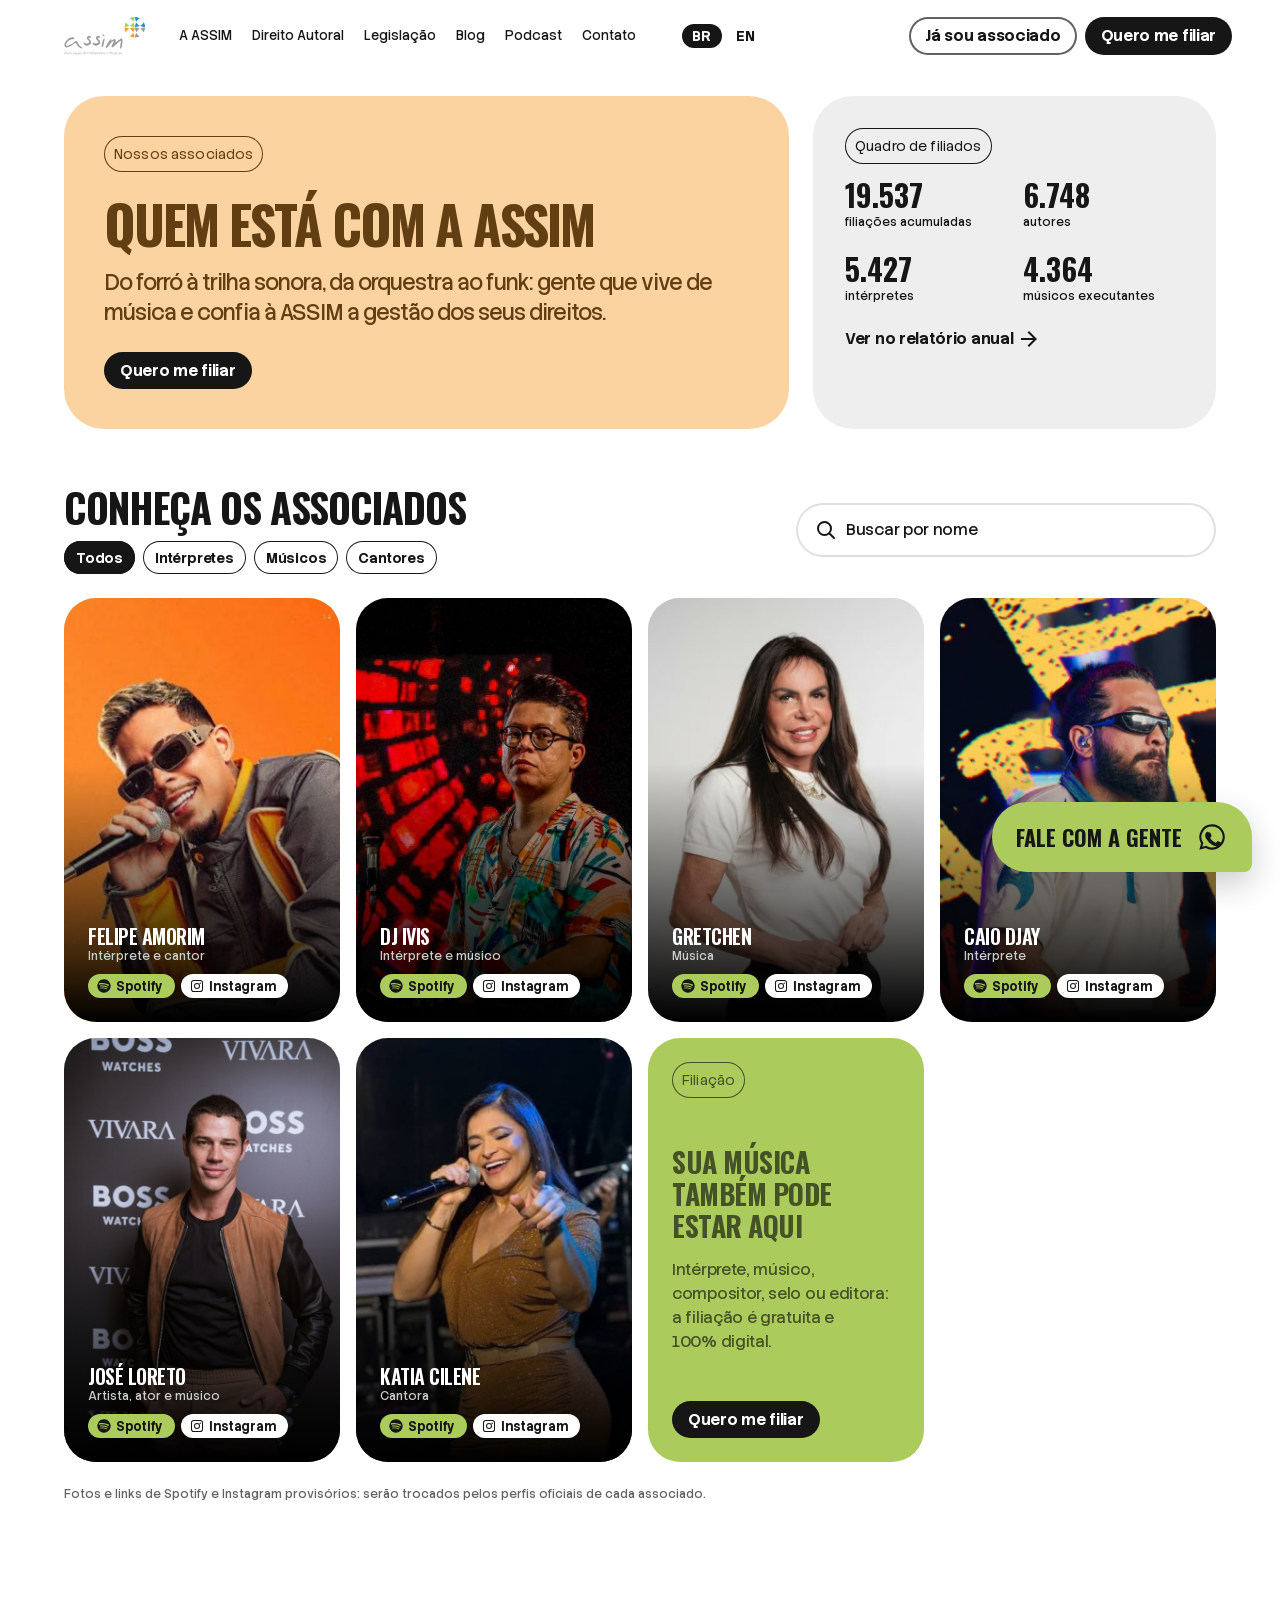
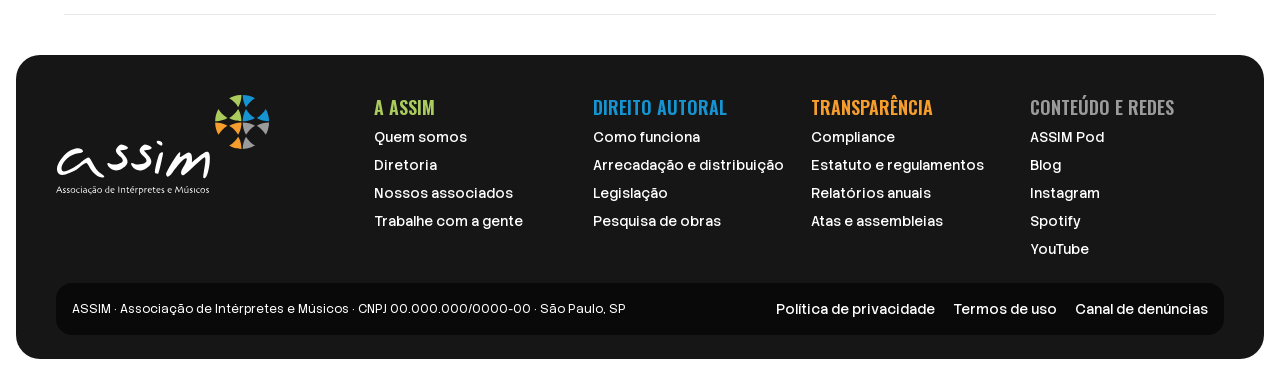
==== associados.html @ 0bc1d836 "Novas páginas (associados, legislação, direito autoral, contato, relatório anual), menu responsivo, " ====
<!doctype html>
<html lang="pt-BR">
<head>
<meta charset="utf-8">
<meta name="viewport" content="width=device-width, initial-scale=1">
<title>Nossos associados · ASSIM</title>
<meta name="description" content="Conheça artistas, músicos e intérpretes que estão com a ASSIM.">
<link rel="preload" href="assets/fonts/Oswald-latin-400-700.woff2" as="font" type="font/woff2" crossorigin>
<link rel="preload" href="assets/fonts/StackSansText-latin-200-700.woff2" as="font" type="font/woff2" crossorigin>
<link rel="stylesheet" href="assets/css/assim.css">
</head>
<body class="as-root">
<a class="skip as-btn as-btn--dark" href="#conteudo">Ir para o conteúdo</a>
<div class="frame">
<header class="as-header site-header" data-hdr data-menu="closed">
  <div class="as-header__group" data-hdr-left>
    <div class="as-header__brand" data-hdr-brand>
      <a href="index.html" aria-label="ASSIM, página inicial"><img src="assets/img/logo-assim.svg" alt="ASSIM" width="81" height="38"></a>
      <nav class="as-nav" data-hdr-nav aria-label="Principal"><a href="#">A ASSIM</a><a href="direito-autoral.html">Direito Autoral</a><a href="legislacao.html">Legislação</a><a href="blog.html">Blog</a><a href="https://www.youtube.com/@assimpod" target="_blank" rel="noopener">Podcast</a><a href="contato.html">Contato</a></nav>
    </div>
    <div class="as-toggle" data-lang="pt" data-hdr-lang>
      <div class="as-toggle__track"><span class="as-toggle__pill"></span><button type="button" data-lang="pt" aria-pressed="true">BR</button><button type="button" data-lang="en" aria-pressed="false">EN</button></div>
    </div>
  </div>
  <div class="as-header__actions" data-hdr-cta>
    <a class="as-btn as-btn--outline" href="painel.html">Já sou associado</a>
    <button type="button" class="as-btn as-btn--dark" data-open-filiacao>Quero me filiar</button>
  </div>
  <button type="button" data-hdr-burger aria-expanded="false" aria-label="Abrir menu"><svg data-i="open" width="24" height="24" viewBox="0 0 24 24" fill="currentColor" aria-hidden="true"><path d="M3 6h18v2H3zM3 11h18v2H3zM3 16h18v2H3z"></path></svg><svg data-i="close" width="24" height="24" viewBox="0 0 24 24" fill="currentColor" aria-hidden="true"><path d="M19 6.4 17.6 5 12 10.6 6.4 5 5 6.4 10.6 12 5 17.6 6.4 19 12 13.4 17.6 19 19 17.6 13.4 12z"></path></svg></button>
</header>
<main id="conteudo">

<section class="wrap hero">
  <div class="hero__card on-orange-soft">
    <span class="as-chip as-chip--eyebrow">Nossos associados</span>
    <div class="stack"><h1 class="h1">Quem está com a ASSIM</h1>
      <p class="lead">Do forró à trilha sonora, da orquestra ao funk: gente que vive de música e confia à ASSIM a gestão dos seus direitos.</p></div>
    <button type="button" class="as-btn as-btn--dark" data-open-filiacao>Quero me filiar</button>
  </div>
  <div class="hero__side on-sunken">
    <span class="as-chip as-chip--eyebrow" style="align-self:flex-start">Quadro de filiados</span>
    <div class="as-stats "><div class="as-stat"><b>19.537</b><span>filiações acumuladas</span></div><div class="as-stat"><b>6.748</b><span>autores</span></div><div class="as-stat"><b>5.427</b><span>intérpretes</span></div><div class="as-stat"><b>4.364</b><span>músicos executantes</span></div></div>
    <a class="as-btn as-btn--ghost" href="relatorio-anual.html#filiados">Ver no relatório anual<svg class="arrow" viewBox="0 0 24 24" fill="currentColor" aria-hidden="true"><path d="M 12.175 9 L 0 9 L 0 7 L 12.175 7 L 6.575 1.4 L 8 0 L 16 8 L 8 16 L 6.575 14.6 L 12.175 9 Z" transform="translate(4 4)"/></svg></a>
  </div>
</section>

<section class="section" data-filterable>
  <div class="wrap stack-6">
    <div class="toolbar">
      <div class="stack" style="gap:12px"><h2 class="h2">Conheça os associados</h2><div class="chips" role="group" aria-label="Filtrar por atuação"><button type="button" class="as-chip" data-filter="todos" aria-pressed="true">Todos</button><button type="button" class="as-chip" data-filter="interprete" aria-pressed="false">Intérpretes</button><button type="button" class="as-chip" data-filter="musico" aria-pressed="false">Músicos</button><button type="button" class="as-chip" data-filter="cantor" aria-pressed="false">Cantores</button></div></div>
      <label class="as-search"><svg width="20" height="20" viewBox="0 0 20 20" fill="none" aria-hidden="true"><circle cx="8.5" cy="8.5" r="6.5" stroke="currentColor" stroke-width="2"/><path d="M13.5 13.5 18 18" stroke="currentColor" stroke-width="2" stroke-linecap="round"/></svg>
        <input type="search" data-search placeholder="Buscar por nome" aria-label="Buscar associado por nome"></label>
    </div>
    <div class="artists"><article class="as-artist" data-item data-tags="interprete cantor" data-text="Felipe Amorim Intérprete e cantor" data-reveal>
  <img class="as-artist__photo" src="assets/img/artistas/felipe-amorim.jpg" alt="" loading="lazy">
  <div class="as-artist__text"><h3 class="as-artist__name" style="margin:0">Felipe Amorim</h3><span class="as-artist__role">Intérprete e cantor</span></div>
  <div class="as-artist__links">
    <a href="https://open.spotify.com/search/Felipe%20Amorim" target="_blank" rel="noopener" style="background:var(--green-500)" aria-label="Felipe Amorim no Spotify"><svg viewBox="0 0 24 24" fill="currentColor" aria-hidden="true"><path transform="translate(2 2)" d="M10.4 0C4.9-.2.2 4.1 0 9.6c-.2 5.5 4.1 10.2 9.6 10.4 5.5.2 10.2-4.1 10.4-9.6C20.2 4.9 15.9.2 10.4 0Zm4.2 14.7a.6.6 0 0 1-.8.2 13.3 13.3 0 0 0-8.8-1.2.6.6 0 1 1-.3-1.2 14.5 14.5 0 0 1 9.7 1.4c.3.2.4.5.2.8Zm1.3-2.7a.8.8 0 0 1-1 .3 15.8 15.8 0 0 0-10.2-1.4.8.8 0 0 1-.3-1.5 17.3 17.3 0 0 1 11.2 1.6c.4.2.5.7.3 1Zm1.5-2.9a1 1 0 0 1-1.3.4 19.5 19.5 0 0 0-12.6-1.7 1 1 0 1 1-.4-1.9 21.4 21.4 0 0 1 13.9 2 1 1 0 0 1 .4 1.2Z"/></svg>Spotify</a>
    <a href="https://www.instagram.com/explore/search/keyword/?q=Felipe%20Amorim" target="_blank" rel="noopener" style="background:var(--white)" aria-label="Felipe Amorim no Instagram"><svg viewBox="0 0 24 24" fill="currentColor" aria-hidden="true"><path d="M7.2 3h9.6A4.2 4.2 0 0 1 21 7.2v9.6a4.2 4.2 0 0 1-4.2 4.2H7.2A4.2 4.2 0 0 1 3 16.8V7.2A4.2 4.2 0 0 1 7.2 3Zm0 1.5a2.7 2.7 0 0 0-2.7 2.7v9.6a2.7 2.7 0 0 0 2.7 2.7h9.6a2.7 2.7 0 0 0 2.7-2.7V7.2a2.7 2.7 0 0 0-2.7-2.7H7.2ZM12 7.5a4.5 4.5 0 1 1 0 9 4.5 4.5 0 0 1 0-9Zm0 1.5a3 3 0 1 0 0 6 3 3 0 0 0 0-6Zm4.8-2.3a1.1 1.1 0 1 1 0 2.2 1.1 1.1 0 0 1 0-2.2Z"/></svg>Instagram</a>
  </div>
</article><article class="as-artist" data-item data-tags="interprete musico" data-text="DJ Ivis Intérprete e músico" data-reveal>
  <img class="as-artist__photo" src="assets/img/artistas/dj-ivis.jpg" alt="" loading="lazy">
  <div class="as-artist__text"><h3 class="as-artist__name" style="margin:0">DJ Ivis</h3><span class="as-artist__role">Intérprete e músico</span></div>
  <div class="as-artist__links">
    <a href="https://open.spotify.com/search/DJ%20Ivis" target="_blank" rel="noopener" style="background:var(--green-500)" aria-label="DJ Ivis no Spotify"><svg viewBox="0 0 24 24" fill="currentColor" aria-hidden="true"><path transform="translate(2 2)" d="M10.4 0C4.9-.2.2 4.1 0 9.6c-.2 5.5 4.1 10.2 9.6 10.4 5.5.2 10.2-4.1 10.4-9.6C20.2 4.9 15.9.2 10.4 0Zm4.2 14.7a.6.6 0 0 1-.8.2 13.3 13.3 0 0 0-8.8-1.2.6.6 0 1 1-.3-1.2 14.5 14.5 0 0 1 9.7 1.4c.3.2.4.5.2.8Zm1.3-2.7a.8.8 0 0 1-1 .3 15.8 15.8 0 0 0-10.2-1.4.8.8 0 0 1-.3-1.5 17.3 17.3 0 0 1 11.2 1.6c.4.2.5.7.3 1Zm1.5-2.9a1 1 0 0 1-1.3.4 19.5 19.5 0 0 0-12.6-1.7 1 1 0 1 1-.4-1.9 21.4 21.4 0 0 1 13.9 2 1 1 0 0 1 .4 1.2Z"/></svg>Spotify</a>
    <a href="https://www.instagram.com/explore/search/keyword/?q=DJ%20Ivis" target="_blank" rel="noopener" style="background:var(--white)" aria-label="DJ Ivis no Instagram"><svg viewBox="0 0 24 24" fill="currentColor" aria-hidden="true"><path d="M7.2 3h9.6A4.2 4.2 0 0 1 21 7.2v9.6a4.2 4.2 0 0 1-4.2 4.2H7.2A4.2 4.2 0 0 1 3 16.8V7.2A4.2 4.2 0 0 1 7.2 3Zm0 1.5a2.7 2.7 0 0 0-2.7 2.7v9.6a2.7 2.7 0 0 0 2.7 2.7h9.6a2.7 2.7 0 0 0 2.7-2.7V7.2a2.7 2.7 0 0 0-2.7-2.7H7.2ZM12 7.5a4.5 4.5 0 1 1 0 9 4.5 4.5 0 0 1 0-9Zm0 1.5a3 3 0 1 0 0 6 3 3 0 0 0 0-6Zm4.8-2.3a1.1 1.1 0 1 1 0 2.2 1.1 1.1 0 0 1 0-2.2Z"/></svg>Instagram</a>
  </div>
</article><article class="as-artist" data-item data-tags="musico" data-text="Gretchen Música" data-reveal>
  <img class="as-artist__photo" src="assets/img/artistas/gretchen.jpg" alt="" loading="lazy">
  <div class="as-artist__text"><h3 class="as-artist__name" style="margin:0">Gretchen</h3><span class="as-artist__role">Música</span></div>
  <div class="as-artist__links">
    <a href="https://open.spotify.com/search/Gretchen" target="_blank" rel="noopener" style="background:var(--green-500)" aria-label="Gretchen no Spotify"><svg viewBox="0 0 24 24" fill="currentColor" aria-hidden="true"><path transform="translate(2 2)" d="M10.4 0C4.9-.2.2 4.1 0 9.6c-.2 5.5 4.1 10.2 9.6 10.4 5.5.2 10.2-4.1 10.4-9.6C20.2 4.9 15.9.2 10.4 0Zm4.2 14.7a.6.6 0 0 1-.8.2 13.3 13.3 0 0 0-8.8-1.2.6.6 0 1 1-.3-1.2 14.5 14.5 0 0 1 9.7 1.4c.3.2.4.5.2.8Zm1.3-2.7a.8.8 0 0 1-1 .3 15.8 15.8 0 0 0-10.2-1.4.8.8 0 0 1-.3-1.5 17.3 17.3 0 0 1 11.2 1.6c.4.2.5.7.3 1Zm1.5-2.9a1 1 0 0 1-1.3.4 19.5 19.5 0 0 0-12.6-1.7 1 1 0 1 1-.4-1.9 21.4 21.4 0 0 1 13.9 2 1 1 0 0 1 .4 1.2Z"/></svg>Spotify</a>
    <a href="https://www.instagram.com/explore/search/keyword/?q=Gretchen" target="_blank" rel="noopener" style="background:var(--white)" aria-label="Gretchen no Instagram"><svg viewBox="0 0 24 24" fill="currentColor" aria-hidden="true"><path d="M7.2 3h9.6A4.2 4.2 0 0 1 21 7.2v9.6a4.2 4.2 0 0 1-4.2 4.2H7.2A4.2 4.2 0 0 1 3 16.8V7.2A4.2 4.2 0 0 1 7.2 3Zm0 1.5a2.7 2.7 0 0 0-2.7 2.7v9.6a2.7 2.7 0 0 0 2.7 2.7h9.6a2.7 2.7 0 0 0 2.7-2.7V7.2a2.7 2.7 0 0 0-2.7-2.7H7.2ZM12 7.5a4.5 4.5 0 1 1 0 9 4.5 4.5 0 0 1 0-9Zm0 1.5a3 3 0 1 0 0 6 3 3 0 0 0 0-6Zm4.8-2.3a1.1 1.1 0 1 1 0 2.2 1.1 1.1 0 0 1 0-2.2Z"/></svg>Instagram</a>
  </div>
</article><article class="as-artist" data-item data-tags="interprete" data-text="Caio Djay Intérprete" data-reveal>
  <img class="as-artist__photo" src="assets/img/artistas/caio-djay.jpg" alt="" loading="lazy">
  <div class="as-artist__text"><h3 class="as-artist__name" style="margin:0">Caio Djay</h3><span class="as-artist__role">Intérprete</span></div>
  <div class="as-artist__links">
    <a href="https://open.spotify.com/search/Caio%20Djay" target="_blank" rel="noopener" style="background:var(--green-500)" aria-label="Caio Djay no Spotify"><svg viewBox="0 0 24 24" fill="currentColor" aria-hidden="true"><path transform="translate(2 2)" d="M10.4 0C4.9-.2.2 4.1 0 9.6c-.2 5.5 4.1 10.2 9.6 10.4 5.5.2 10.2-4.1 10.4-9.6C20.2 4.9 15.9.2 10.4 0Zm4.2 14.7a.6.6 0 0 1-.8.2 13.3 13.3 0 0 0-8.8-1.2.6.6 0 1 1-.3-1.2 14.5 14.5 0 0 1 9.7 1.4c.3.2.4.5.2.8Zm1.3-2.7a.8.8 0 0 1-1 .3 15.8 15.8 0 0 0-10.2-1.4.8.8 0 0 1-.3-1.5 17.3 17.3 0 0 1 11.2 1.6c.4.2.5.7.3 1Zm1.5-2.9a1 1 0 0 1-1.3.4 19.5 19.5 0 0 0-12.6-1.7 1 1 0 1 1-.4-1.9 21.4 21.4 0 0 1 13.9 2 1 1 0 0 1 .4 1.2Z"/></svg>Spotify</a>
    <a href="https://www.instagram.com/explore/search/keyword/?q=Caio%20Djay" target="_blank" rel="noopener" style="background:var(--white)" aria-label="Caio Djay no Instagram"><svg viewBox="0 0 24 24" fill="currentColor" aria-hidden="true"><path d="M7.2 3h9.6A4.2 4.2 0 0 1 21 7.2v9.6a4.2 4.2 0 0 1-4.2 4.2H7.2A4.2 4.2 0 0 1 3 16.8V7.2A4.2 4.2 0 0 1 7.2 3Zm0 1.5a2.7 2.7 0 0 0-2.7 2.7v9.6a2.7 2.7 0 0 0 2.7 2.7h9.6a2.7 2.7 0 0 0 2.7-2.7V7.2a2.7 2.7 0 0 0-2.7-2.7H7.2ZM12 7.5a4.5 4.5 0 1 1 0 9 4.5 4.5 0 0 1 0-9Zm0 1.5a3 3 0 1 0 0 6 3 3 0 0 0 0-6Zm4.8-2.3a1.1 1.1 0 1 1 0 2.2 1.1 1.1 0 0 1 0-2.2Z"/></svg>Instagram</a>
  </div>
</article><article class="as-artist" data-item data-tags="musico" data-text="José Loreto Artista, ator e músico" data-reveal>
  <img class="as-artist__photo" src="assets/img/artistas/jose-loreto.jpg" alt="" loading="lazy">
  <div class="as-artist__text"><h3 class="as-artist__name" style="margin:0">José Loreto</h3><span class="as-artist__role">Artista, ator e músico</span></div>
  <div class="as-artist__links">
    <a href="https://open.spotify.com/search/Jos%C3%A9%20Loreto" target="_blank" rel="noopener" style="background:var(--green-500)" aria-label="José Loreto no Spotify"><svg viewBox="0 0 24 24" fill="currentColor" aria-hidden="true"><path transform="translate(2 2)" d="M10.4 0C4.9-.2.2 4.1 0 9.6c-.2 5.5 4.1 10.2 9.6 10.4 5.5.2 10.2-4.1 10.4-9.6C20.2 4.9 15.9.2 10.4 0Zm4.2 14.7a.6.6 0 0 1-.8.2 13.3 13.3 0 0 0-8.8-1.2.6.6 0 1 1-.3-1.2 14.5 14.5 0 0 1 9.7 1.4c.3.2.4.5.2.8Zm1.3-2.7a.8.8 0 0 1-1 .3 15.8 15.8 0 0 0-10.2-1.4.8.8 0 0 1-.3-1.5 17.3 17.3 0 0 1 11.2 1.6c.4.2.5.7.3 1Zm1.5-2.9a1 1 0 0 1-1.3.4 19.5 19.5 0 0 0-12.6-1.7 1 1 0 1 1-.4-1.9 21.4 21.4 0 0 1 13.9 2 1 1 0 0 1 .4 1.2Z"/></svg>Spotify</a>
    <a href="https://www.instagram.com/explore/search/keyword/?q=Jos%C3%A9%20Loreto" target="_blank" rel="noopener" style="background:var(--white)" aria-label="José Loreto no Instagram"><svg viewBox="0 0 24 24" fill="currentColor" aria-hidden="true"><path d="M7.2 3h9.6A4.2 4.2 0 0 1 21 7.2v9.6a4.2 4.2 0 0 1-4.2 4.2H7.2A4.2 4.2 0 0 1 3 16.8V7.2A4.2 4.2 0 0 1 7.2 3Zm0 1.5a2.7 2.7 0 0 0-2.7 2.7v9.6a2.7 2.7 0 0 0 2.7 2.7h9.6a2.7 2.7 0 0 0 2.7-2.7V7.2a2.7 2.7 0 0 0-2.7-2.7H7.2ZM12 7.5a4.5 4.5 0 1 1 0 9 4.5 4.5 0 0 1 0-9Zm0 1.5a3 3 0 1 0 0 6 3 3 0 0 0 0-6Zm4.8-2.3a1.1 1.1 0 1 1 0 2.2 1.1 1.1 0 0 1 0-2.2Z"/></svg>Instagram</a>
  </div>
</article><article class="as-artist" data-item data-tags="cantor" data-text="Katia Cilene Cantora" data-reveal>
  <img class="as-artist__photo" src="assets/img/artistas/katia-cilene.jpg" alt="" loading="lazy">
  <div class="as-artist__text"><h3 class="as-artist__name" style="margin:0">Katia Cilene</h3><span class="as-artist__role">Cantora</span></div>
  <div class="as-artist__links">
    <a href="https://open.spotify.com/search/Katia%20Cilene" target="_blank" rel="noopener" style="background:var(--green-500)" aria-label="Katia Cilene no Spotify"><svg viewBox="0 0 24 24" fill="currentColor" aria-hidden="true"><path transform="translate(2 2)" d="M10.4 0C4.9-.2.2 4.1 0 9.6c-.2 5.5 4.1 10.2 9.6 10.4 5.5.2 10.2-4.1 10.4-9.6C20.2 4.9 15.9.2 10.4 0Zm4.2 14.7a.6.6 0 0 1-.8.2 13.3 13.3 0 0 0-8.8-1.2.6.6 0 1 1-.3-1.2 14.5 14.5 0 0 1 9.7 1.4c.3.2.4.5.2.8Zm1.3-2.7a.8.8 0 0 1-1 .3 15.8 15.8 0 0 0-10.2-1.4.8.8 0 0 1-.3-1.5 17.3 17.3 0 0 1 11.2 1.6c.4.2.5.7.3 1Zm1.5-2.9a1 1 0 0 1-1.3.4 19.5 19.5 0 0 0-12.6-1.7 1 1 0 1 1-.4-1.9 21.4 21.4 0 0 1 13.9 2 1 1 0 0 1 .4 1.2Z"/></svg>Spotify</a>
    <a href="https://www.instagram.com/explore/search/keyword/?q=Katia%20Cilene" target="_blank" rel="noopener" style="background:var(--white)" aria-label="Katia Cilene no Instagram"><svg viewBox="0 0 24 24" fill="currentColor" aria-hidden="true"><path d="M7.2 3h9.6A4.2 4.2 0 0 1 21 7.2v9.6a4.2 4.2 0 0 1-4.2 4.2H7.2A4.2 4.2 0 0 1 3 16.8V7.2A4.2 4.2 0 0 1 7.2 3Zm0 1.5a2.7 2.7 0 0 0-2.7 2.7v9.6a2.7 2.7 0 0 0 2.7 2.7h9.6a2.7 2.7 0 0 0 2.7-2.7V7.2a2.7 2.7 0 0 0-2.7-2.7H7.2ZM12 7.5a4.5 4.5 0 1 1 0 9 4.5 4.5 0 0 1 0-9Zm0 1.5a3 3 0 1 0 0 6 3 3 0 0 0 0-6Zm4.8-2.3a1.1 1.1 0 1 1 0 2.2 1.1 1.1 0 0 1 0-2.2Z"/></svg>Instagram</a>
  </div>
</article><div class="join on-green" data-item data-tags="interprete musico cantor" data-text="" data-reveal>
  <span class="as-chip as-chip--eyebrow" style="align-self:flex-start">Filiação</span>
  <div class="stack"><h3 class="h3">Sua música também pode estar aqui</h3><p class="body">Intérprete, músico, compositor, selo ou editora: a filiação é gratuita e 100% digital.</p></div>
  <button type="button" class="as-btn as-btn--dark" data-open-filiacao style="align-self:flex-start">Quero me filiar</button>
</div></div>
    <p class="empty" data-empty hidden>Nada encontrado para “<span data-term></span>”. Tente outro nome ou fale com a gente pelo WhatsApp.</p>
    <p class="caption">Fotos e links de Spotify e Instagram provisórios: serão trocados pelos perfis oficiais de cada associado.</p>
  </div>
</section>
</main>
<div class="wrap" style="margin-top:var(--space-14)"><div style="height:1px;background:var(--line);margin-bottom:40px"></div></div>
<footer class="as-footer site-footer" data-footer>
  <div class="as-footer__cols">
    <div class="as-footer__logo"><img src="assets/img/logo-assim-white.svg" alt="ASSIM" width="213" height="100"></div>
    <div class="as-footer__col as-footer__col--green"><h4>A ASSIM</h4><a href="#">Quem somos</a><a href="#">Diretoria</a><a href="associados.html">Nossos associados</a><a href="#">Trabalhe com a gente</a></div>
    <div class="as-footer__col as-footer__col--blue"><h4>Direito autoral</h4><a href="direito-autoral.html">Como funciona</a><a href="direito-autoral.html#arrecadacao">Arrecadação e distribuição</a><a href="legislacao.html">Legislação</a><a href="https://www.assim.org.br/ecadnet" target="_blank" rel="noopener">Pesquisa de obras</a></div>
    <div class="as-footer__col as-footer__col--orange"><h4>Transparência</h4><a href="https://www.assim.org.br/compliance" target="_blank" rel="noopener">Compliance</a><a href="https://www.assim.org.br/quemsomos" target="_blank" rel="noopener">Estatuto e regulamentos</a><a href="relatorio-anual.html">Relatórios anuais</a><a href="https://www.assim.org.br/c%C3%B3pia-atas-2021" target="_blank" rel="noopener">Atas e assembleias</a></div>
    <div class="as-footer__col as-footer__col--gray"><h4>Conteúdo e redes</h4><a href="https://www.youtube.com/@assimpod" target="_blank" rel="noopener">ASSIM Pod</a><a href="blog.html">Blog</a><a href="https://www.instagram.com/assimassociacao/" target="_blank" rel="noopener">Instagram</a><a href="#">Spotify</a><a href="https://www.youtube.com/@assimpod" target="_blank" rel="noopener">YouTube</a></div>
  </div>
  <div class="as-footer__bar"><small>ASSIM · Associação de Intérpretes e Músicos · CNPJ 00.000.000/0000-00 · São Paulo, SP</small><div><a href="https://www.assim.org.br/politica-de-privacidade" target="_blank" rel="noopener">Política de privacidade</a><a href="#">Termos de uso</a><a href="#">Canal de denúncias</a></div></div>
</footer>
</div>
<div class="fab-wrap"><a class="as-fab" data-fab href="https://wa.me/5511955703510" target="_blank" rel="noopener" aria-label="Fale com a gente pelo WhatsApp"><b>Fale com a gente</b><svg viewBox="0 0 24 24" fill="currentColor" aria-hidden="true"><path d="M12 2.5a9.5 9.5 0 0 0-8.2 14.3L2.5 21.5l4.8-1.3A9.5 9.5 0 1 0 12 2.5Zm0 1.6a7.9 7.9 0 1 1-4.1 14.6l-.3-.2-2.9.8.8-2.8-.2-.3A7.9 7.9 0 0 1 12 4.1Zm-3.3 4c-.2 0-.5 0-.8.4-.3.3-1 1-1 2.4s1 2.8 1.2 3c.1.2 2 3.2 5 4.4 2.5 1 3 .8 3.5.7.5 0 1.7-.7 2-1.4.2-.7.2-1.3.2-1.4l-.5-.3-1.7-.8c-.3-.1-.4-.2-.6.1l-.8 1c-.2.2-.3.2-.6.1-.3-.2-1.2-.5-2.3-1.4-.8-.8-1.4-1.7-1.6-2-.1-.2 0-.4.2-.5l.4-.5.3-.5v-.5l-.8-1.9c-.2-.5-.4-.4-.5-.4h-.5Z"/></svg></a></div>
<div class="as-scrim" id="filiacao" data-scrim hidden>
  <div class="as-modal" data-modal role="dialog" aria-modal="true" aria-labelledby="filiacao-t">
    <button type="button" class="as-modal__close" data-close aria-label="Fechar">×</button>
    <div class="stack" style="gap:8px">
      <h3 class="as-display as-modal__q" id="filiacao-t">Você vai se filiar como pessoa física ou jurídica?</h3>
      <p class="as-modal__p">Escolha a opção que descreve você. O cadastro é 100% digital.</p>
    </div>
    <div class="as-modal__options" data-modal-grid>
      <a class="as-option as-option--pf" href="https://app.clicksign.com/fluxia/71e7dd4c-f87a-4395-8b1e-d48c09e55c1f" target="_blank" rel="noopener"><b>Pessoa física</b><span>Intérprete, músico ou compositor</span></a>
      <a class="as-option as-option--pj" href="https://app.clicksign.com/fluxia/b93afebd-eaba-432c-8d29-8b73f95b411e" target="_blank" rel="noopener"><b>Pessoa jurídica</b><span>Selo, editora ou produtora</span></a>
    </div>
  </div>
</div>
<script src="assets/js/site.js" defer></script>
</body>
</html>
---- assets/css/assim.css ----
/* ASSIM site stylesheet — tokens and components from the ASSIM Design System */
:root, [data-theme="light"] {
  --ink: #161616; 
  --ink-article: #000000; 
  --ink-muted: #616161; 
  --ink-soft: #4b514e; 
  --white: #ffffff; 
  --surface-page: #f5f5f5; 
  --surface-sunken: #eeeeee; 
  --surface-canvas: #e8e6e0; 
  --surface-warm: #f5f4f0; 
  --line: #e6e6e6; 
  --line-field: #e0e0e0; 
  --neutral-400: #9b9b9b; 
  --neutral-300: #c9cec9; 
  --green-300: #c4db8e; 
  --green-500: #abcc5d; 
  --green-600: #9bbf4c; 
  --green-700: #789632; 
  --green-900: #445225; 
  --blue-50: #e8f4fa; 
  --blue-100: #c5e4f4; 
  --blue-200: #96cfeb; 
  --blue-300: #5cb4e0; 
  --blue-500: #1694d2; 
  --blue-900: #093b54; 
  --orange-200: #fad3a0; 
  --orange-300: #f8bb6c; 
  --orange-500: #f59e2d; 
  --orange-600: #d68014; 
  --orange-700: #ba7822; 
  --orange-900: #623f12; 
  --scrim: rgba(22,22,22,0.62); 
  --footer-bar: rgba(0,0,0,0.6); 
  --tint-dark: rgba(0,0,0,0.2); 
  --tint-hover: rgba(0,0,0,0.05); 
  --media-badge: rgba(28,32,30,0.78); 
  --shadow-fab: 0 12px 30px rgba(28,32,30,0.22); 
  --shadow-outline: inset 0 0 0 2px #616161; 
  --shadow-field: inset 0 0 0 2px #e0e0e0; 
  --shadow-press: inset 0 0 0 999px rgba(0,0,0,0.2); 
  --shadow-press-soft: inset 0 0 0 999px rgba(0,0,0,0.1); 
}
:root {
  --space-1: 4px; 
  --space-2: 8px; 
  --space-3: 12px; 
  --space-4: 16px; 
  --space-6: 24px; 
  --space-8: 32px; 
  --space-10: 40px; 
  --space-12: 48px; 
  --space-14: 56px; 
  --space-18: 72px; 
  --space-26: 104px; 
  --radius-xs: 6px; 
  --radius-sm: 12px; 
  --radius-md: 16px; 
  --radius-episode: 18px; 
  --radius-lg: 24px; 
  --radius-xl: 28px; 
  --radius-2xl: 32px; 
  --radius-3xl: 40px; 
  --radius-pill: 999px; 
  --font-display: Oswald, "Arial Narrow", sans-serif;
  --font-text: "Stack Sans Text", Helvetica, Arial, sans-serif;
  --font-mono: "IBM Plex Mono", ui-monospace, monospace;
  --text-display-number: 700 120px/108px var(--font-display); 
  --text-h1: 700 52px/56px var(--font-display); 
  --text-h2-feature: 700 48px/52px var(--font-display); 
  --text-h2: 700 40px/44px var(--font-display); 
  --text-h3-modal: 700 38px/38.76px var(--font-display); 
  --text-stat: 700 30px/30px var(--font-display); 
  --text-card-title: 700 28px/32px var(--font-display); 
  --text-episode-title: 700 24px/30px var(--font-display); 
  --text-fab: 700 22px/22px var(--font-display); 
  --text-post-title: 600 20px/22.4px var(--font-display); 
  --text-footer-heading: 600 18px/24px var(--font-display); 
  --text-article-title: 700 40px/44px var(--font-text); 
  --text-cta-large: 700 24px/28px var(--font-text); 
  --text-lead: 400 22px/30px var(--font-text); 
  --text-subtitle: 400 20px/24px var(--font-text); 
  --text-quote: 700 20px/1 var(--font-text); 
  --text-list: 400 18px/30px var(--font-text); 
  --text-body: 400 16px/24px var(--font-text); 
  --text-button: 700 16px/24px var(--font-text); 
  --text-small: 400 14px/20px var(--font-text); 
  --text-chip-label: 300 14px/21px var(--font-text); 
  --text-nav: 400 13px/24px var(--font-text); 
  --text-caption: 400 12px/16px var(--font-text); 
}
/* ASSIM components. Values come from tokens.css (var(--…)); only geometry lives here. */
.as-root { font-family: var(--font-text); color: var(--ink); -webkit-font-smoothing: antialiased; font-optical-sizing: auto; }
.as-root * { box-sizing: border-box; }
.as-display { font-family: var(--font-display); font-weight: 700; text-transform: uppercase; margin: 0; }

/* Button — pill, 16px bold, -0.3px. Hover darkens with an inset wash. */
.as-btn { display: inline-flex; align-items: center; gap: var(--space-1); height: 37px; padding: 8px 16px; border: 0; border-radius: var(--radius-pill); font-family: var(--font-text); font-size: 16px; font-weight: 700; letter-spacing: -0.3px; line-height: 24px; white-space: nowrap; text-decoration: none; cursor: pointer; transition: box-shadow .2s, background .2s, color .2s; }
.as-btn svg { flex: none; width: 24px; height: 24px; }
.as-btn--icon-end { padding: 8px 8px 8px 16px; }
.as-btn--icon-start { padding: 8px 16px 8px 8px; }
.as-btn--dark { background: var(--ink); color: var(--white); }
.as-btn--blue { background: var(--blue-500); color: var(--white); }
.as-btn--green { background: var(--green-500); color: var(--ink); }
.as-btn--white { background: var(--white); color: var(--blue-900); }
.as-btn--dark:hover, .as-btn--blue:hover, .as-btn--green:hover { box-shadow: var(--shadow-press); }
.as-btn--white:hover { box-shadow: var(--shadow-press-soft); }
.as-btn--outline { background: transparent; color: var(--ink); box-shadow: var(--shadow-outline); }
.as-btn--outline:hover { background: var(--ink-muted); color: var(--white); }
.as-btn--ghost { background: transparent; color: var(--ink); height: 38px; padding: 0; }
.as-btn--ghost:hover { color: var(--blue-500); }
.as-btn:focus-visible, .as-chip:focus-visible, .as-toggle button:focus-visible, .as-faq__q:focus-visible, .as-link:focus-visible { outline: 2px solid var(--ink); outline-offset: 2px; }

/* Hero CTA — 96px block button */
.as-cta { display: flex; align-items: center; gap: 25px; width: 100%; height: 96px; padding: 16px 42px; border: 0; border-radius: var(--radius-xl); background: var(--orange-500); color: var(--orange-900); font-family: var(--font-text); text-align: left; cursor: pointer; transition: box-shadow .2s; }
.as-cta span { flex: 1; font-size: 24px; font-weight: 700; letter-spacing: -0.8px; line-height: 28px; }
.as-cta svg { width: 40px; height: 40px; flex: none; }
.as-cta:hover { box-shadow: var(--shadow-press); }

/* Chip */
.as-chip { display: inline-flex; align-items: center; height: 33px; padding: 0 12px; border: 0; border-radius: var(--radius-pill); background: transparent; color: var(--ink); box-shadow: inset 0 0 0 1px currentColor; font-family: var(--font-text); font-size: 14px; font-weight: 700; letter-spacing: -0.2px; white-space: nowrap; cursor: pointer; transition: background .2s, color .2s; }
.as-chip[aria-pressed="true"] { background: var(--ink); color: var(--white); box-shadow: inset 0 0 0 1px var(--ink); }
.as-chip--eyebrow { height: 36px; padding: 6px 10px; font-weight: 300; line-height: 21px; letter-spacing: 0.14px; cursor: default; }
.as-chip--tag { height: 24px; padding: 0 10px; font-size: 12px; cursor: default; }
.as-chip--direito { color: var(--blue-500); }
.as-chip--distribuicao { color: var(--orange-600); }
.as-chip--mercado { color: var(--green-700); }
.as-chip--count { height: 28px; background: var(--green-500); color: var(--green-900); box-shadow: none; line-height: 1; cursor: default; }

/* Quick links — the blue ramp */
.as-quick { display: flex; flex-wrap: wrap; gap: var(--space-2); }
.as-quick a { height: 40px; display: flex; align-items: center; padding: 8px 12px; border-radius: var(--radius-md); font-size: 16px; line-height: 24px; letter-spacing: -0.3px; color: var(--blue-900); text-decoration: none; white-space: nowrap; transition: box-shadow .2s; }
.as-quick a:nth-child(4n+1) { background: var(--blue-50); }
.as-quick a:nth-child(4n+2) { background: var(--blue-100); }
.as-quick a:nth-child(4n+3) { background: var(--blue-200); }
.as-quick a:nth-child(4n+4) { background: var(--blue-300); }
.as-quick a:hover { box-shadow: var(--shadow-press-soft); }

/* Language toggle */
.as-toggle { display: inline-flex; align-items: center; height: 54px; padding: 8px; border-radius: var(--radius-pill); background: var(--white); }
.as-toggle__track { position: relative; display: flex; gap: 4px; height: 32px; padding: 4px; border-radius: var(--radius-pill); }
.as-toggle__pill { position: absolute; left: 4px; top: 4px; bottom: 4px; width: 40px; border-radius: var(--radius-pill); background: var(--ink); transition: transform .35s cubic-bezier(0.65, 0, 0.35, 1); }
.as-toggle[data-lang="en"] .as-toggle__pill { transform: translateX(44px); }
.as-toggle button { position: relative; z-index: 1; width: 40px; padding: 2px 8px; border: 0; border-radius: var(--radius-pill); background: transparent; color: var(--ink); font-family: var(--font-text); font-size: 14px; font-weight: 700; letter-spacing: 0.14px; cursor: pointer; transition: color .3s ease, background .2s; }
.as-toggle button[aria-pressed="true"] { color: var(--white); pointer-events: none; }
.as-toggle button:not([aria-pressed="true"]):hover { background: rgba(0,0,0,0.08); }

/* Header */
.as-header { display: flex; flex-wrap: wrap; align-items: center; justify-content: space-between; gap: 12px 28px; min-height: 72px; padding: 9px 40px; }
.as-header__group { display: flex; align-items: center; gap: var(--space-2); flex-wrap: wrap; }
.as-header__brand { display: flex; align-items: center; gap: var(--space-6); min-height: 54px; padding: 8px 16px 8px 24px; border-radius: var(--radius-3xl); background: var(--white); }
.as-header__brand img { width: 80.867px; height: auto; display: block; }
.as-nav { display: flex; flex-wrap: wrap; }
.as-nav a { padding: 4px 10px; border-radius: var(--radius-pill); font-size: 13px; line-height: 24px; color: var(--ink); text-decoration: none; white-space: nowrap; transition: background .2s; }
.as-nav a:hover { background: var(--surface-sunken); }
.as-header__actions { display: flex; gap: var(--space-2); height: 54px; padding: 8px; border-radius: var(--radius-pill); background: var(--white); }
.as-header__actions .as-btn { height: 38px; }

/* Search field */
.as-search { display: flex; align-items: center; gap: var(--space-2); height: 54px; padding: 0 8px 0 20px; border-radius: var(--radius-pill); background: var(--white); box-shadow: var(--shadow-field); }
.as-search:focus-within { box-shadow: inset 0 0 0 2px var(--ink); }
.as-search input { flex: 1; min-width: 0; height: 100%; border: 0; outline: none; background: transparent; font-family: var(--font-text); font-size: 16px; letter-spacing: -0.3px; color: var(--ink); }
.as-search input::placeholder { color: var(--ink); opacity: 1; }

/* Colour card — benefits & term cards */
.as-card { display: flex; flex-direction: column; gap: var(--space-2); padding: var(--space-6); border-radius: var(--radius-lg); }
.as-card__head { display: flex; align-items: center; gap: var(--space-2); min-height: 40px; }
.as-card__head img { width: 40px; height: 40px; flex: none; }
.as-card__title { font-family: var(--font-display); font-weight: 700; text-transform: uppercase; font-size: 28px; line-height: 32px; letter-spacing: -0.5px; }
.as-card__text { font-size: 16px; line-height: 24px; letter-spacing: -0.3px; }
.as-card--green { background: var(--green-500); color: var(--green-900); }
.as-card--green-soft { background: var(--green-300); color: var(--green-900); }
.as-card--blue { background: var(--blue-300); color: var(--blue-900); }
.as-card--orange { background: var(--orange-300); color: var(--orange-900); }

/* Stat row */
.as-stats { display: flex; flex-wrap: wrap; gap: var(--space-4); }
.as-stat { flex: 1 1 180px; display: flex; flex-direction: column; gap: var(--space-1); }
.as-stat b { font-family: var(--font-display); font-weight: 700; font-size: 30px; line-height: 30px; }
.as-stat span { font-size: 12px; }

/* Post card — row (Home) and tile (Blog) */
.as-post { display: flex; gap: var(--space-4); align-items: stretch; min-height: 132px; padding: var(--space-3); border-radius: var(--radius-lg); color: var(--ink); text-decoration: none; transition: background .2s; }
.as-post:hover { background: var(--tint-hover); }
.as-post__media { width: 112px; flex: none; border-radius: var(--radius-md); overflow: hidden; background: var(--surface-canvas); }
.as-post__body { flex: 1; min-width: 0; display: flex; flex-direction: column; gap: var(--space-1); justify-content: center; }
.as-post__title { font-family: var(--font-display); font-weight: 600; font-size: 20px; line-height: 22.4px; text-transform: uppercase; }
.as-post__date { font-size: 12px; color: var(--ink-muted); }
.as-post__go { width: 40px; height: 40px; align-self: center; flex: none; }
.as-post--tile { flex-direction: column; height: 427px; padding: var(--space-4); border-radius: var(--radius-md); color: var(--ink-article); }
.as-post--tile:hover { background: rgba(0,0,0,0.1); }
.as-post--tile .as-post__media { width: auto; flex: 1; border-radius: var(--radius-lg); }
.as-post--tile .as-post__title { font-family: var(--font-text); font-weight: 700; text-transform: none; font-size: 20px; line-height: 1; letter-spacing: -0.5px; }

/* Episode card */
.as-episode { display: flex; flex-direction: column; padding: var(--space-3); border-radius: var(--radius-episode); background: var(--tint-dark); color: var(--white); text-decoration: none; transition: box-shadow .2s; }
.as-episode:hover { box-shadow: var(--shadow-press-soft); }
.as-episode__thumb { position: relative; height: 182px; border-radius: var(--radius-sm); overflow: hidden; background: var(--surface-canvas); }
.as-episode__play { position: absolute; left: 50%; top: 50%; transform: translate(-50%,-50%); width: 40px; height: 40px; border-radius: var(--radius-pill); background: var(--media-badge); display: flex; align-items: center; justify-content: center; font-size: 14px; padding-left: 3px; }
.as-episode__dur { position: absolute; right: 8px; bottom: 8px; border-radius: var(--radius-xs); background: var(--media-badge); padding: 3px 7px; font-family: var(--font-mono); font-size: 10px; line-height: 1; }
.as-episode__meta { display: flex; flex-direction: column; padding: 12px 6px 6px; }
.as-episode__n { font-weight: 300; font-size: 14px; line-height: 21px; letter-spacing: 0.14px; }
.as-episode__t { font-family: var(--font-display); font-weight: 700; text-transform: uppercase; font-size: 24px; line-height: 30px; letter-spacing: -1px; }

/* Artist card */
.as-artist { position: relative; display: flex; flex-direction: column; justify-content: flex-end; gap: var(--space-3); width: 360px; max-width: 100%; height: 424px; padding: var(--space-6); border-radius: var(--radius-2xl); overflow: hidden; background: var(--surface-canvas); }
.as-artist::before { content: ""; position: absolute; inset: 0; background: linear-gradient(180deg, rgba(0,0,0,0) 38.87%, #000000 100%); }
.as-artist > * { position: relative; }
.as-artist__name { font-family: var(--font-display); font-weight: 600; font-size: 20px; line-height: 1; letter-spacing: -0.5px; text-transform: uppercase; color: var(--white); }
.as-artist__role { font-size: 12px; line-height: 1; color: var(--neutral-300); }
.as-artist__links { display: flex; gap: 6px; flex-wrap: wrap; }
.as-artist__links a { height: 24px; display: flex; align-items: center; gap: var(--space-1); padding: 4px 12px 4px 8px; border-radius: var(--radius-pill); font-size: 13px; font-weight: 700; letter-spacing: -0.3px; color: var(--ink); text-decoration: none; }

/* Service group — Painel */
.as-service { display: flex; flex-direction: column; gap: var(--space-4); padding: var(--space-4); border-radius: var(--radius-2xl); background: var(--surface-page); }
.as-service__head { display: flex; flex-direction: column; gap: 6px; padding: 0 4px; }
.as-service__title { padding: 8px 0; font-family: var(--font-display); font-weight: 700; font-size: 28px; line-height: 32px; letter-spacing: -0.5px; text-transform: uppercase; }
.as-service__desc { font-size: 14px; line-height: 20px; letter-spacing: -0.2px; }
.as-service__list { display: flex; flex-direction: column; gap: 6px; }
.as-row { min-height: 56px; display: flex; align-items: center; gap: var(--space-3); padding: 10px 10px 10px 16px; border-radius: var(--radius-md); background: var(--surface-sunken); color: var(--ink); text-decoration: none; transition: box-shadow .2s; }
.as-row:hover { box-shadow: inset 0 0 0 999px var(--tint-hover); }
.as-row__text { flex: 1; min-width: 0; display: flex; flex-direction: column; gap: 2px; }
.as-row__label { font-size: 16px; font-weight: 700; line-height: 20px; letter-spacing: -0.3px; }
.as-row__note { font-size: 12px; line-height: 16px; color: var(--ink-muted); }
.as-row svg { width: 20px; height: 20px; flex: none; }

/* FAQ accordion */
.as-faq { display: flex; flex-direction: column; }
.as-faq__item { display: flex; flex-direction: column; gap: var(--space-2); padding: var(--space-4); border-radius: var(--radius-lg); background: var(--white); }
.as-faq__q { display: flex; align-items: center; gap: var(--space-4); padding: 8px 0; border: 0; background: transparent; text-align: left; cursor: pointer; font-family: var(--font-text); color: var(--ink); }
.as-faq__q span { flex: 1; font-weight: 700; font-size: 16px; line-height: 24px; letter-spacing: -0.3px; }
.as-faq__q img { width: 24px; height: 24px; flex: none; }
.as-faq__a { margin: 0; max-width: 1000px; font-size: 14.5px; line-height: 22.475px; color: var(--ink-muted); }

/* Modal */
.as-scrim { display: flex; align-items: center; justify-content: center; padding: 40px; background: var(--scrim); }
.as-modal { position: relative; display: flex; flex-direction: column; gap: var(--space-6); width: 640px; max-width: 100%; padding: var(--space-8); border-radius: var(--radius-3xl); background: var(--white); }
.as-modal__close { position: absolute; right: 20px; top: 20px; width: 38px; height: 38px; border: 0; border-radius: var(--radius-pill); background: var(--surface-warm); color: var(--ink); font-size: 18px; cursor: pointer; }
.as-modal__close:hover { background: var(--ink); color: var(--white); }
.as-modal__q { font-size: 38px; line-height: 38.76px; }
.as-modal__p { margin: 0; font-size: 15px; line-height: 23.25px; color: var(--ink-soft); }
.as-modal__options { display: grid; grid-template-columns: 1fr 1fr; gap: 14px; }
.as-option { display: flex; flex-direction: column; gap: var(--space-2); padding: var(--space-6); border-radius: var(--radius-lg); text-decoration: none; }
.as-option b { font-family: var(--font-display); font-weight: 700; font-size: 24px; line-height: 1; text-transform: uppercase; }
.as-option span { font-weight: 300; font-size: 13.5px; line-height: 19.575px; }
.as-option--pf { background: var(--green-500); color: var(--ink); }
.as-option--pj { background: var(--blue-500); color: var(--white); }
.as-option:hover { background: var(--ink); color: var(--white); }

/* Contact FAB */
.as-fab { display: inline-flex; align-items: center; gap: 14px; height: 70px; padding: 16px 24px; border-radius: 35px 35px 8px 35px; background: var(--green-500); box-shadow: var(--shadow-fab); color: var(--ink); text-decoration: none; }
.as-fab:hover { background: var(--green-600); }
.as-fab b { font-family: var(--font-display); font-weight: 700; font-size: 22px; line-height: 22px; text-transform: uppercase; white-space: nowrap; }

/* Footer */
.as-footer { display: flex; flex-direction: column; gap: var(--space-6); padding: 40px 40px 24px; border-radius: var(--radius-lg); background: var(--ink); color: var(--white); }
.as-footer__cols { display: flex; flex-wrap: wrap; gap: var(--space-6); }
.as-footer__logo { flex: 1 1 260px; max-width: 366px; }
.as-footer__logo img { width: 213px; height: 100px; object-fit: contain; object-position: left; }
.as-footer__col { flex: 1 1 160px; display: flex; flex-direction: column; gap: var(--space-2); }
.as-footer__col h4 { margin: 0; font-family: var(--font-display); font-weight: 600; font-size: 18px; line-height: 24px; text-transform: uppercase; }
.as-footer a { font-size: 14px; line-height: 20px; color: var(--white); text-decoration: none; }
.as-footer__col--green h4, .as-footer__col--green a:hover { color: var(--green-500); }
.as-footer__col--blue h4, .as-footer__col--blue a:hover { color: var(--blue-500); }
.as-footer__col--orange h4, .as-footer__col--orange a:hover { color: var(--orange-500); }
.as-footer__col--gray h4, .as-footer__col--gray a:hover { color: var(--neutral-400); }
.as-footer__bar { display: flex; flex-wrap: wrap; justify-content: space-between; align-items: center; gap: var(--space-4); padding: var(--space-4); border-radius: var(--radius-md); background: var(--footer-bar); }
.as-footer__bar small { font-weight: 300; font-size: 12px; }
.as-footer__bar div { display: flex; gap: 18px; }
.as-footer__bar a:hover { color: var(--green-500); }

/* ── Page layer for the static ASSIM pages. Built only from ASSIM Design System tokens. ── */
@font-face { font-family: "Stack Sans Text"; src: url("../fonts/StackSansText-latin-200-700.woff2") format("woff2"); font-weight: 200 700; font-display: swap; }
@font-face { font-family: "Oswald"; src: url("../fonts/Oswald-latin-400-700.woff2") format("woff2"); font-weight: 400 700; font-display: swap; }

html { scroll-behavior: smooth; }
body { margin: 0; background: var(--surface-canvas); }
.frame { position: relative; max-width: 1366px; min-height: 100vh; margin: 0 auto; background: var(--white); overflow-x: clip; display: flex; flex-direction: column; }
.skip { position: absolute; left: -999px; top: 8px; z-index: 100; }
.skip:focus { left: 16px; }
a { color: inherit; }
img { max-width: 100%; }

.site-header { position: sticky; top: 0; z-index: 50; }
.site-header .as-header__brand > a { display: flex; align-items: center; height: 38px; }
.as-header__actions .as-btn--outline:hover { color: var(--white); }

.wrap { width: 100%; max-width: 1200px; margin: 0 auto; padding: 0 24px; }
.section { padding: var(--space-14) 0; }
.section--tight { padding: var(--space-6) 0; }
.stack { display: flex; flex-direction: column; gap: var(--space-4); }
.stack-6 { display: flex; flex-direction: column; gap: var(--space-6); }
.row-between { display: flex; flex-wrap: wrap; gap: var(--space-4); justify-content: space-between; align-items: center; }

.h1 { font: var(--text-h1); letter-spacing: -2px; text-transform: uppercase; margin: 0; text-wrap: balance; }
.h2 { font: var(--text-h2); letter-spacing: -1px; text-transform: uppercase; margin: 0; text-wrap: balance; }
.h3 { font: var(--text-card-title); letter-spacing: -0.5px; text-transform: uppercase; margin: 0; }
.lead { font: var(--text-lead); letter-spacing: -1px; margin: 0; text-wrap: pretty; }
.body { font: var(--text-body); letter-spacing: -0.3px; margin: 0; text-wrap: pretty; }
.small { font: var(--text-small); letter-spacing: -0.2px; margin: 0; }
.caption { font: var(--text-caption); margin: 0; color: var(--ink-muted); }
.muted { color: var(--ink-muted); }
.prose { max-width: 760px; display: flex; flex-direction: column; gap: var(--space-4); }
.prose p { font: var(--text-body); letter-spacing: -0.3px; margin: 0; }

/* Hero blocks — one strong colour block per screen height */
.hero { display: flex; flex-wrap: wrap; gap: var(--space-6); align-items: stretch; padding-top: var(--space-6); }
.hero__card { flex: 1 1 560px; min-width: 0; border-radius: var(--radius-3xl); padding: var(--space-10); display: flex; flex-direction: column; justify-content: space-between; align-items: flex-start; gap: var(--space-6); }
.hero__card .stack { align-self: stretch; }
.hero__side { flex: 0 1 403px; min-width: 280px; border-radius: var(--radius-3xl); padding: var(--space-8); display: flex; flex-direction: column; gap: var(--space-4); }
.on-blue-soft { background: var(--blue-300); color: var(--blue-900); }
.on-green-soft { background: var(--green-300); color: var(--green-900); }
.on-green { background: var(--green-500); color: var(--green-900); }
.on-orange-soft { background: var(--orange-200); color: var(--orange-900); }
.on-sunken { background: var(--surface-sunken); color: var(--ink); }
.on-page { background: var(--surface-page); color: var(--ink); }
.on-ink { background: var(--ink); color: var(--white); }
.on-blue { background: var(--blue-500); color: var(--white); }
.hero__card .as-chip--eyebrow { color: inherit; }
.as-chip--eyebrow { color: inherit; }

.arrow { width: 24px; height: 24px; flex: none; }

/* Filters toolbar */
.toolbar { display: flex; flex-wrap: wrap; gap: var(--space-4); align-items: center; justify-content: space-between; }
.chips { display: flex; flex-wrap: wrap; gap: var(--space-2); }
.toolbar .as-search { flex: 0 1 420px; min-width: 260px; margin-left: auto; }
.empty { padding: 40px 0; text-align: center; font: var(--text-body); color: var(--ink-muted); margin: 0; }
[hidden] { display: none !important; }

/* Artists */
.artists { display: grid; grid-template-columns: repeat(auto-fill, minmax(min(100%, 268px), 1fr)); gap: var(--space-4); }
.artists .as-artist { width: auto; height: 424px; }
.as-artist__photo { position: absolute; inset: 0; width: 100%; height: 100%; object-fit: cover; transform: scale(1); transition: transform .5s cubic-bezier(0.22, 1, 0.36, 1); }
.as-artist:hover .as-artist__photo, .as-artist:focus-within .as-artist__photo { transform: scale(1.1); }
.as-artist::before { z-index: 1; }
.as-artist > :not(.as-artist__photo) { z-index: 2; }
.as-artist__text { display: flex; flex-direction: column; gap: var(--space-1); }
.as-artist__links a { transition: box-shadow .2s; }
.as-artist__links a:hover { box-shadow: var(--shadow-press); }
.as-artist__links a:focus-visible { outline: 2px solid var(--white); outline-offset: 2px; }
.as-artist__links svg { width: 16px; height: 16px; flex: none; }
.join { border-radius: var(--radius-2xl); padding: var(--space-6); display: flex; flex-direction: column; justify-content: space-between; gap: var(--space-6); min-height: 424px; }

/* Service groups / link lists */
.services { display: grid; grid-template-columns: repeat(auto-fill, minmax(min(100%, 340px), 1fr)); gap: var(--space-6); align-items: start; }
.as-service__head .as-chip--tag { align-self: flex-start; }
.as-row .tagline { display: inline-flex; gap: 6px; align-items: center; }

/* Colour cards in a row */
.cards3 { display: grid; grid-template-columns: repeat(auto-fit, minmax(min(100%, 300px), 1fr)); gap: var(--space-4); }
.as-card { min-height: 160px; }
.as-card__title { text-wrap: balance; }

/* Steps */
.steps { display: grid; grid-template-columns: repeat(auto-fit, minmax(min(100%, 240px), 1fr)); gap: var(--space-4); counter-reset: step; }
.step { border-radius: var(--radius-lg); background: var(--surface-page); padding: var(--space-6); display: flex; flex-direction: column; gap: var(--space-2); }
.step__n { font: var(--text-display-number); font-size: 64px; line-height: 64px; letter-spacing: -2px; color: var(--blue-500); }
.step__t { font: var(--text-card-title); font-size: 24px; line-height: 28px; text-transform: uppercase; letter-spacing: -0.5px; }

/* Stat rows */
.as-stats { row-gap: var(--space-6); }
.as-stat b { font-variant-numeric: tabular-nums; }
.hero__side .as-stat { flex-basis: 120px; }
.stats-band { border-radius: var(--radius-3xl); padding: var(--space-8) var(--space-10); }

/* FAQ */
.faq-box { border-radius: var(--radius-xl); background: var(--surface-page); padding: var(--space-6); display: flex; flex-direction: column; gap: var(--space-6); }
.as-faq { gap: var(--space-2); }
.as-faq__q svg { width: 24px; height: 24px; flex: none; }

/* Contact */
.channels { display: grid; grid-template-columns: repeat(auto-fill, minmax(min(100%, 280px), 1fr)); gap: var(--space-2); }
.channel { border-radius: var(--radius-md); background: var(--white); padding: 14px 16px; display: flex; flex-direction: column; gap: 2px; color: var(--ink); text-decoration: none; transition: box-shadow .2s; }
.channel:hover { box-shadow: inset 0 0 0 999px var(--tint-hover); }
.channel:focus-visible { outline: 2px solid var(--ink); outline-offset: 2px; }
.channel b { font-size: 12px; font-weight: 700; line-height: 1; letter-spacing: 0.2px; text-transform: uppercase; }
.channel span { font-size: 16px; line-height: 22px; letter-spacing: -0.3px; }
.offices { display: grid; grid-template-columns: repeat(auto-fit, minmax(min(100%, 420px), 1fr)); gap: var(--space-6); }
.office { border-radius: var(--radius-3xl); padding: var(--space-8); display: flex; flex-direction: column; gap: var(--space-4); }
.office dl { margin: 0; display: grid; grid-template-columns: max-content 1fr; gap: 6px 16px; font: var(--text-body); letter-spacing: -0.3px; }
.office dt { font-weight: 700; }
.office dd { margin: 0; }
.form { display: grid; grid-template-columns: repeat(auto-fit, minmax(min(100%, 260px), 1fr)); gap: var(--space-4); }
.field { display: flex; flex-direction: column; gap: 6px; }
.field--full { grid-column: 1 / -1; }
.field label { font: var(--text-button); font-size: 14px; }
.field input, .field select, .field textarea { font: var(--text-body); color: var(--ink); background: var(--white); border: 0; border-radius: var(--radius-md); box-shadow: var(--shadow-field); padding: 14px 16px; min-height: 54px; }
.field textarea { min-height: 140px; resize: vertical; }
.field input:focus, .field select:focus, .field textarea:focus { outline: none; box-shadow: inset 0 0 0 2px var(--ink); }

/* Report: table of contents */
.toc { position: sticky; top: 78px; z-index: 20; background: var(--white); padding: var(--space-2) 0; }
.toc .chips { flex-wrap: nowrap; overflow-x: auto; scrollbar-width: none; padding: 4px 2px; }
.toc .as-chip { text-decoration: none; font-weight: 400; }
.toc .as-chip[aria-current="true"] { background: var(--ink); color: var(--white); box-shadow: inset 0 0 0 1px var(--ink); }
.report-section { scroll-margin-top: 140px; padding: var(--space-14) 0 0; display: flex; flex-direction: column; gap: var(--space-6); }
.report-section__n { font: var(--text-chip-label); color: var(--ink-muted); }
.split { display: grid; grid-template-columns: repeat(auto-fit, minmax(min(100%, 420px), 1fr)); gap: var(--space-6); align-items: start; }
.panel { border-radius: var(--radius-2xl); background: var(--surface-page); padding: var(--space-6); display: flex; flex-direction: column; gap: var(--space-4); min-width: 0; }
.panel__title { font: var(--text-button); margin: 0; }
.quote { margin: 0; border-radius: var(--radius-lg); padding: var(--space-6); font: var(--text-quote); line-height: 1.3; letter-spacing: -0.5px; }

/* Charts: thin marks, 4px data ends, 2px surface gaps, labels in ink */
.legend { display: flex; flex-wrap: wrap; gap: var(--space-4); font: var(--text-caption); color: var(--ink); }
.legend span { display: inline-flex; align-items: center; gap: 6px; }
.legend i { width: 10px; height: 10px; border-radius: 3px; display: inline-block; }
.hbars { display: flex; flex-direction: column; gap: 10px; margin: 0; padding: 0; list-style: none; }
.hbar { display: grid; grid-template-columns: minmax(96px, 34%) 1fr auto; gap: 12px; align-items: center; font: var(--text-small); }
.hbar__label { color: var(--ink); }
.hbar__track { height: 14px; position: relative; }
.hbar__fill { position: absolute; left: 0; top: 0; bottom: 0; border-radius: 0 4px 4px 0; background: var(--blue-500); min-width: 2px; }
.hbar__value { font-weight: 700; font-variant-numeric: tabular-nums; white-space: nowrap; }
.stackbar { display: flex; gap: 2px; height: 28px; }
.stackbar > div { height: 100%; }
.stackbar > div:first-child { border-radius: 4px 0 0 4px; }
.stackbar > div:last-child { border-radius: 0 4px 4px 0; }
.cols { display: flex; align-items: flex-end; gap: var(--space-6); height: 220px; padding: 0 4px; border-bottom: 1px solid var(--line); }
.col { flex: 1; display: flex; flex-direction: column; align-items: center; justify-content: flex-end; gap: 6px; height: 100%; }
.col__bar { width: min(72px, 100%); border-radius: 4px 4px 0 0; background: var(--blue-500); }
.col__v { font: var(--text-button); font-size: 14px; font-variant-numeric: tabular-nums; }
.cols-x { display: flex; gap: var(--space-6); padding: 6px 4px 0; }
.cols-x span { flex: 1; text-align: center; font: var(--text-caption); color: var(--ink-muted); }
.diverge { display: flex; flex-direction: column; gap: 10px; margin: 0; padding: 0; list-style: none; }
.diverge li { display: grid; grid-template-columns: minmax(110px, 30%) 1fr; gap: 12px; align-items: center; font: var(--text-small); }
.diverge__axis { position: relative; height: 14px; }
.diverge__axis::before { content: ""; position: absolute; left: 50%; top: -4px; bottom: -4px; width: 1px; background: var(--ink-muted); }
.diverge__bar { position: absolute; top: 0; bottom: 0; }
.diverge__bar--up { left: calc(50% + 1px); background: var(--blue-500); border-radius: 0 4px 4px 0; }
.diverge__bar--down { right: calc(50% + 1px); background: var(--orange-500); border-radius: 4px 0 0 4px; }
.diverge__v { position: absolute; top: 50%; transform: translateY(-50%); font-weight: 700; font-variant-numeric: tabular-nums; white-space: nowrap; }
[data-tip] { cursor: default; }
[data-tip]:hover, [data-tip]:focus-visible { filter: brightness(0.9); outline: none; }
.tip { position: fixed; z-index: 90; pointer-events: none; background: var(--ink); color: var(--white); font: var(--text-caption); padding: 6px 10px; border-radius: var(--radius-xs); max-width: 260px; opacity: 0; transition: opacity .12s; }
.tip.on { opacity: 1; }

.table-wrap { overflow-x: auto; }
.table { width: 100%; border-collapse: collapse; font: var(--text-small); }
.table caption { text-align: left; font: var(--text-caption); color: var(--ink-muted); padding-bottom: 8px; caption-side: bottom; padding-top: 8px; }
.table th, .table td { text-align: left; padding: 10px 12px; border-bottom: 1px solid var(--line); white-space: nowrap; }
.table th { font-weight: 700; font-size: 12px; text-transform: uppercase; letter-spacing: 0.2px; }
.table td.num, .table th.num { text-align: right; font-variant-numeric: tabular-nums; }
.table tfoot td { font-weight: 700; border-bottom: 0; }

/* Footer, FAB and modal placement */
.site-footer { margin: 0 16px 24px; }
.as-footer__logo img { display: block; }
.as-footer a:focus-visible { outline: 2px solid var(--white); outline-offset: 2px; }
.fab-wrap { position: fixed; right: 28px; bottom: 28px; z-index: 60; }
.as-fab svg { width: 32px; height: 32px; flex: none; }
.as-scrim { position: fixed; inset: 0; z-index: 80; }
.as-modal__q { margin: 0; padding-right: 48px; }
.as-option:focus-visible, .as-modal__close:focus-visible { outline: 2px solid var(--ink); outline-offset: 2px; }

[data-reveal] { opacity: 0; transform: translateY(24px); transition: opacity .8s ease, transform .8s cubic-bezier(0.22, 1, 0.36, 1); }
[data-reveal].in { opacity: 1; transform: none; }
@media (prefers-reduced-motion: reduce) { [data-reveal] { opacity: 1; transform: none; } html { scroll-behavior: auto; } }

@media (max-width: 760px) {
  .wrap { padding: 0 16px; }
  .section { padding: 40px 0; }
  .h1 { font-size: 36px; line-height: 40px; letter-spacing: -1px; }
  .h2 { font-size: 32px; line-height: 36px; }
  .lead { font-size: 18px; line-height: 26px; }
  .hero__card, .hero__side, .office, .stats-band { padding: var(--space-6); border-radius: var(--radius-2xl); }
  .toolbar .as-search { margin-left: 0; flex-basis: 100%; }
  .toc { top: 78px; }
  .hbar { grid-template-columns: 1fr auto; }
  .hbar__label { grid-column: 1 / -1; }
  .hbar__track { grid-column: 1; }
  .fab-wrap { right: 16px; bottom: 16px; }
  .as-modal__options { grid-template-columns: 1fr; }
  .site-footer { margin: 0 8px 16px; }
}

[data-hdr-burger]{display:none}
[data-hdr-nav] a[aria-current="page"]{background:var(--surface-sunken)}
@media (max-width:1100px){
  header[data-hdr]{padding:12px 16px !important;gap:8px !important;flex-wrap:wrap !important;align-items:center !important;justify-content:space-between !important;transition:background .2s}
  header[data-hdr] [data-hdr-left]{flex:1 1 auto;min-width:0;gap:8px !important}
  header[data-hdr] [data-hdr-nav],header[data-hdr] [data-hdr-lang],header[data-hdr] [data-hdr-cta]{display:none !important}
  [data-hdr-burger]{display:flex;align-items:center;justify-content:center;flex:none;width:54px;height:54px;border:0;border-radius:var(--radius-pill);background:var(--white);color:var(--ink);cursor:pointer;transition:box-shadow .2s}
  [data-hdr-burger]:hover{box-shadow:var(--shadow-press-soft)}
  [data-hdr-burger]:focus-visible{outline:2px solid var(--ink);outline-offset:2px}
  [data-hdr-burger] [data-i="close"]{display:none}
  header[data-menu="open"]{background:var(--white);border-radius:0 0 var(--radius-lg) var(--radius-lg);box-shadow:0 12px 30px rgba(28,32,30,.14);align-items:flex-start !important;max-height:100vh;overflow-y:auto}
  header[data-menu="open"] [data-hdr-burger]{background:var(--surface-sunken)}
  header[data-menu="open"] [data-hdr-burger] [data-i="open"]{display:none}
  header[data-menu="open"] [data-hdr-burger] [data-i="close"]{display:block}
  header[data-menu="open"] [data-hdr-left]{flex:1 1 calc(100% - 70px);flex-direction:column !important;align-items:stretch !important}
  header[data-menu="open"] [data-hdr-brand]{flex-direction:column !important;align-items:flex-start !important;gap:12px !important;padding:8px 0 0 8px !important}
  header[data-menu="open"] [data-hdr-nav]{display:flex !important;flex-direction:column !important;align-items:stretch !important;width:100%}
  header[data-menu="open"] [data-hdr-nav] a{font-size:20px !important;line-height:28px !important;padding:12px !important;border-radius:var(--radius-md) !important}
  header[data-menu="open"] [data-hdr-lang]{display:flex !important;align-self:flex-start;padding-left:0 !important}
  header[data-menu="open"] [data-hdr-cta]{display:flex !important;order:3;flex-direction:column !important;width:100%;height:auto !important;padding:0 0 8px !important;gap:8px !important}
  header[data-menu="open"] [data-hdr-cta]>*{min-height:48px;justify-content:center;text-align:center}
}
@media (max-width:760px){
  [data-fab]{right:16px !important;bottom:16px !important;width:60px;height:60px !important;padding:0 !important;justify-content:center;border-radius:30px 30px 8px 30px !important}
  [data-fab]>span,[data-fab]>b{position:absolute;width:1px;height:1px;overflow:hidden;clip:rect(0 0 0 0)}
  [data-scrim]{padding:16px !important;align-items:flex-end !important}
  [data-modal]{padding:24px !important;border-radius:var(--radius-xl) !important}
  [data-modal] h3{font-size:28px !important;line-height:30px !important}
  [data-modal-grid]{grid-template-columns:1fr !important}
  footer[data-screen-label="Footer"],footer[data-footer]{padding:32px 24px 16px !important;margin-left:8px !important;margin-right:8px !important}
}
@media (prefers-reduced-motion:reduce){*{transition:none !important;animation:none !important}}
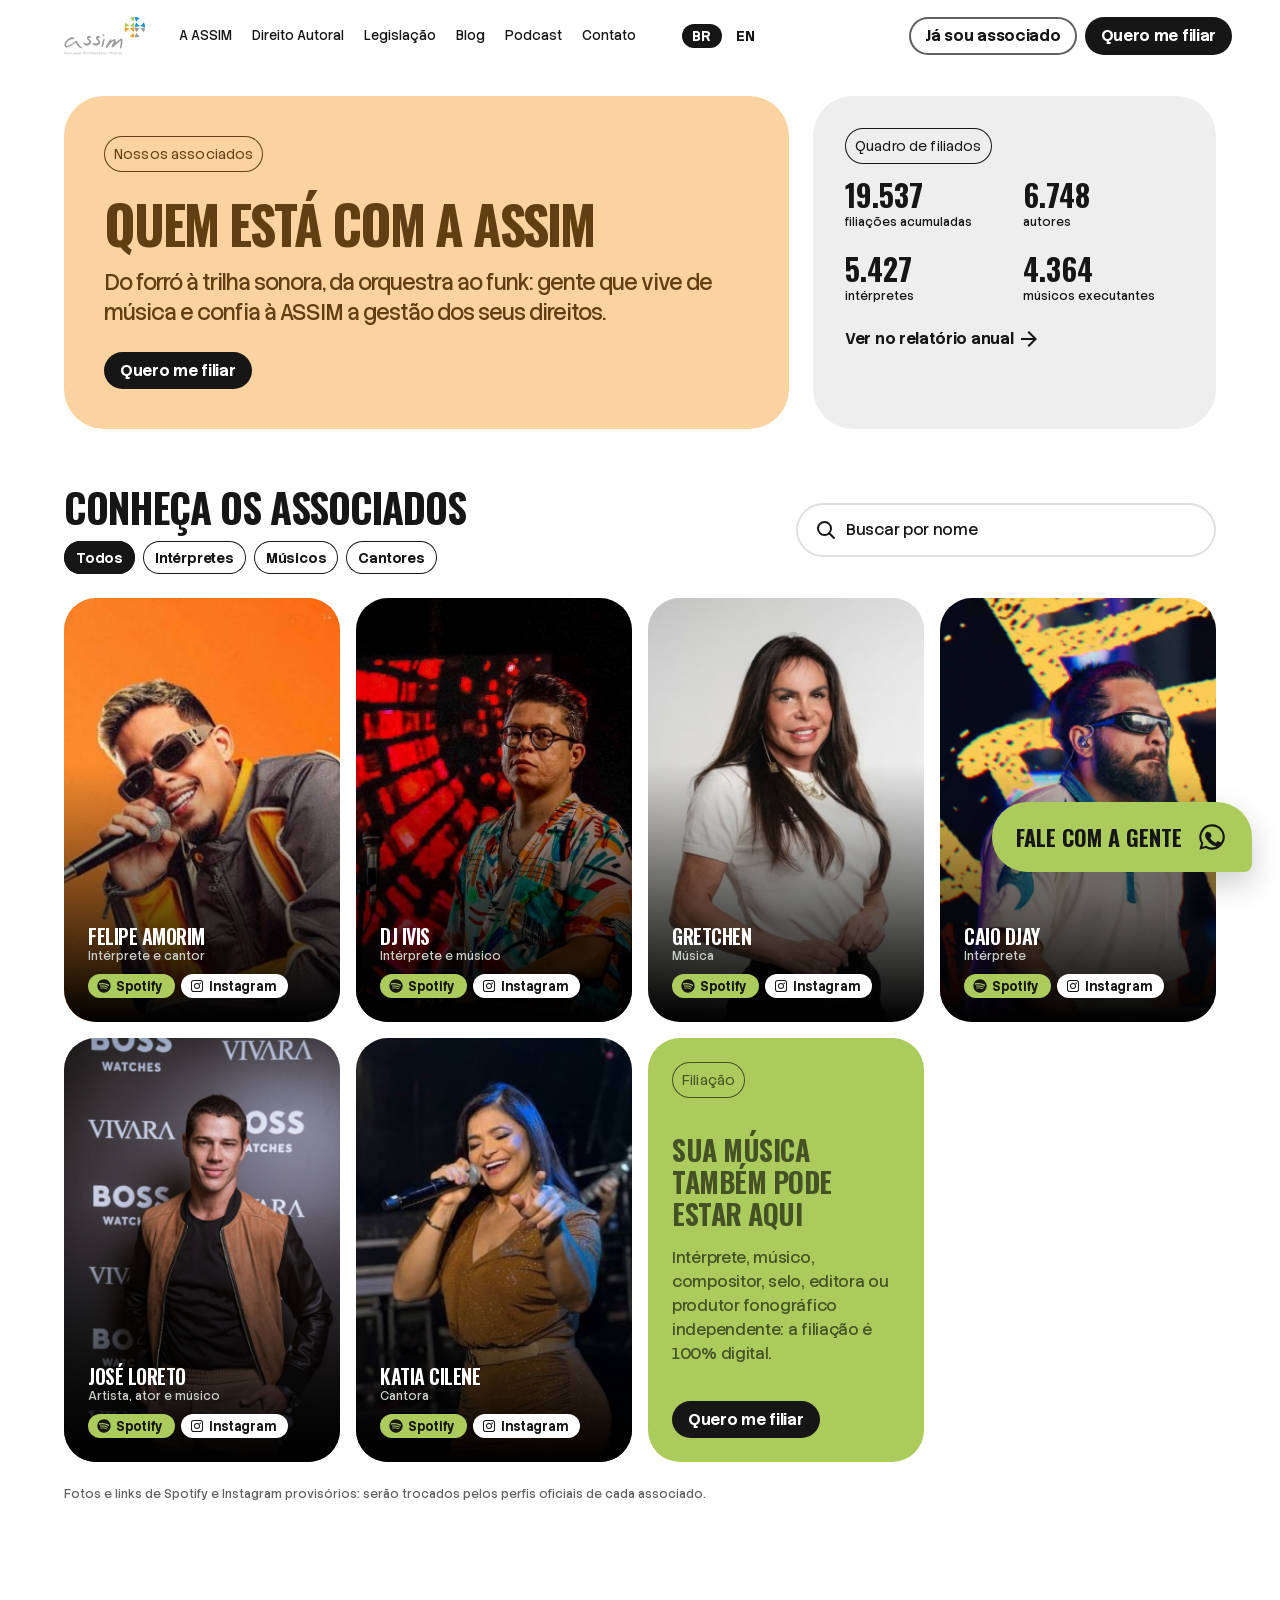
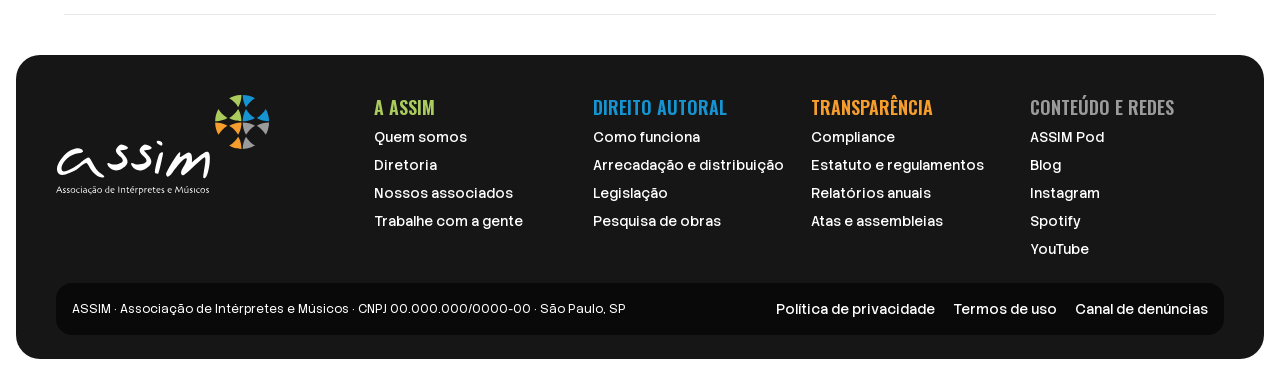
==== commit e33e17bd: "Quem somos, Transparência e FAQ; produtor fonográfico independente na filiação; layout em largura to" ====
--- a/associados.html
+++ b/associados.html
@@ -16,7 +16,7 @@
   <div class="as-header__group" data-hdr-left>
     <div class="as-header__brand" data-hdr-brand>
       <a href="index.html" aria-label="ASSIM, página inicial"><img src="assets/img/logo-assim.svg" alt="ASSIM" width="81" height="38"></a>
-      <nav class="as-nav" data-hdr-nav aria-label="Principal"><a href="#">A ASSIM</a><a href="direito-autoral.html">Direito Autoral</a><a href="legislacao.html">Legislação</a><a href="blog.html">Blog</a><a href="https://www.youtube.com/@assimpod" target="_blank" rel="noopener">Podcast</a><a href="contato.html">Contato</a></nav>
+      <nav class="as-nav" data-hdr-nav aria-label="Principal"><a href="quem-somos.html">A ASSIM</a><a href="direito-autoral.html">Direito Autoral</a><a href="legislacao.html">Legislação</a><a href="blog.html">Blog</a><a href="https://www.youtube.com/@assimpod" target="_blank" rel="noopener">Podcast</a><a href="contato.html">Contato</a></nav>
     </div>
     <div class="as-toggle" data-lang="pt" data-hdr-lang>
       <div class="as-toggle__track"><span class="as-toggle__pill"></span><button type="button" data-lang="pt" aria-pressed="true">BR</button><button type="button" data-lang="en" aria-pressed="false">EN</button></div>
@@ -95,7 +95,7 @@
   </div>
 </article><div class="join on-green" data-item data-tags="interprete musico cantor" data-text="" data-reveal>
   <span class="as-chip as-chip--eyebrow" style="align-self:flex-start">Filiação</span>
-  <div class="stack"><h3 class="h3">Sua música também pode estar aqui</h3><p class="body">Intérprete, músico, compositor, selo ou editora: a filiação é gratuita e 100% digital.</p></div>
+  <div class="stack"><h3 class="h3">Sua música também pode estar aqui</h3><p class="body">Intérprete, músico, compositor, selo, editora ou produtor fonográfico independente: a filiação é 100% digital.</p></div>
   <button type="button" class="as-btn as-btn--dark" data-open-filiacao style="align-self:flex-start">Quero me filiar</button>
 </div></div>
     <p class="empty" data-empty hidden>Nada encontrado para “<span data-term></span>”. Tente outro nome ou fale com a gente pelo WhatsApp.</p>
@@ -107,9 +107,9 @@
 <footer class="as-footer site-footer" data-footer>
   <div class="as-footer__cols">
     <div class="as-footer__logo"><img src="assets/img/logo-assim-white.svg" alt="ASSIM" width="213" height="100"></div>
-    <div class="as-footer__col as-footer__col--green"><h4>A ASSIM</h4><a href="#">Quem somos</a><a href="#">Diretoria</a><a href="associados.html">Nossos associados</a><a href="#">Trabalhe com a gente</a></div>
+    <div class="as-footer__col as-footer__col--green"><h4>A ASSIM</h4><a href="quem-somos.html">Quem somos</a><a href="quem-somos.html#diretoria">Diretoria</a><a href="associados.html">Nossos associados</a><a href="#">Trabalhe com a gente</a></div>
     <div class="as-footer__col as-footer__col--blue"><h4>Direito autoral</h4><a href="direito-autoral.html">Como funciona</a><a href="direito-autoral.html#arrecadacao">Arrecadação e distribuição</a><a href="legislacao.html">Legislação</a><a href="https://www.assim.org.br/ecadnet" target="_blank" rel="noopener">Pesquisa de obras</a></div>
-    <div class="as-footer__col as-footer__col--orange"><h4>Transparência</h4><a href="https://www.assim.org.br/compliance" target="_blank" rel="noopener">Compliance</a><a href="https://www.assim.org.br/quemsomos" target="_blank" rel="noopener">Estatuto e regulamentos</a><a href="relatorio-anual.html">Relatórios anuais</a><a href="https://www.assim.org.br/c%C3%B3pia-atas-2021" target="_blank" rel="noopener">Atas e assembleias</a></div>
+    <div class="as-footer__col as-footer__col--orange"><h4>Transparência</h4><a href="transparencia.html">Compliance</a><a href="transparencia.html#documentos">Estatuto e regulamentos</a><a href="relatorio-anual.html">Relatórios anuais</a><a href="transparencia.html#atas">Atas e assembleias</a></div>
     <div class="as-footer__col as-footer__col--gray"><h4>Conteúdo e redes</h4><a href="https://www.youtube.com/@assimpod" target="_blank" rel="noopener">ASSIM Pod</a><a href="blog.html">Blog</a><a href="https://www.instagram.com/assimassociacao/" target="_blank" rel="noopener">Instagram</a><a href="#">Spotify</a><a href="https://www.youtube.com/@assimpod" target="_blank" rel="noopener">YouTube</a></div>
   </div>
   <div class="as-footer__bar"><small>ASSIM · Associação de Intérpretes e Músicos · CNPJ 00.000.000/0000-00 · São Paulo, SP</small><div><a href="https://www.assim.org.br/politica-de-privacidade" target="_blank" rel="noopener">Política de privacidade</a><a href="#">Termos de uso</a><a href="#">Canal de denúncias</a></div></div>
@@ -120,12 +120,13 @@
   <div class="as-modal" data-modal role="dialog" aria-modal="true" aria-labelledby="filiacao-t">
     <button type="button" class="as-modal__close" data-close aria-label="Fechar">×</button>
     <div class="stack" style="gap:8px">
-      <h3 class="as-display as-modal__q" id="filiacao-t">Você vai se filiar como pessoa física ou jurídica?</h3>
+      <h3 class="as-display as-modal__q" id="filiacao-t">Como você vai se filiar?</h3>
       <p class="as-modal__p">Escolha a opção que descreve você. O cadastro é 100% digital.</p>
     </div>
     <div class="as-modal__options" data-modal-grid>
       <a class="as-option as-option--pf" href="https://app.clicksign.com/fluxia/71e7dd4c-f87a-4395-8b1e-d48c09e55c1f" target="_blank" rel="noopener"><b>Pessoa física</b><span>Intérprete, músico ou compositor</span></a>
       <a class="as-option as-option--pj" href="https://app.clicksign.com/fluxia/b93afebd-eaba-432c-8d29-8b73f95b411e" target="_blank" rel="noopener"><b>Pessoa jurídica</b><span>Selo, editora ou produtora</span></a>
+      <a class="as-option as-option--prod" href="https://wa.me/5511955703510?text=Ol%C3%A1!%20Quero%20me%20filiar%20%C3%A0%20ASSIM%20como%20produtor%20fonogr%C3%A1fico%20independente." target="_blank" rel="noopener"><b>Produtor fonográfico independente</b><span>Produz e lança as próprias gravações</span></a>
     </div>
   </div>
 </div>
--- a/assets/css/assim.css
+++ b/assets/css/assim.css
@@ -274,8 +274,8 @@
 @font-face { font-family: "Oswald"; src: url("../fonts/Oswald-latin-400-700.woff2") format("woff2"); font-weight: 400 700; font-display: swap; }
 
 html { scroll-behavior: smooth; }
-body { margin: 0; background: var(--surface-canvas); }
-.frame { position: relative; max-width: 1366px; min-height: 100vh; margin: 0 auto; background: var(--white); overflow-x: clip; display: flex; flex-direction: column; }
+body { margin: 0; background: var(--white); }
+.frame { position: relative; min-height: 100vh; background: var(--white); overflow-x: clip; display: flex; flex-direction: column; }
 .skip { position: absolute; left: -999px; top: 8px; z-index: 100; }
 .skip:focus { left: 16px; }
 a { color: inherit; }
@@ -449,6 +449,9 @@
 .fab-wrap { position: fixed; right: 28px; bottom: 28px; z-index: 60; }
 .as-fab svg { width: 32px; height: 32px; flex: none; }
 .as-scrim { position: fixed; inset: 0; z-index: 80; }
+.as-modal { width: 760px; }
+.as-modal__options { grid-template-columns: repeat(3, 1fr); }
+.as-option--prod { background: var(--orange-500); color: var(--orange-900); }
 .as-modal__q { margin: 0; padding-right: 48px; }
 .as-option:focus-visible, .as-modal__close:focus-visible { outline: 2px solid var(--ink); outline-offset: 2px; }
 
@@ -505,3 +508,35 @@
   footer[data-screen-label="Footer"],footer[data-footer]{padding:32px 24px 16px !important;margin-left:8px !important;margin-right:8px !important}
 }
 @media (prefers-reduced-motion:reduce){*{transition:none !important;animation:none !important}}
+
+/* Timeline */
+.tl { list-style: none; margin: 0; padding: 0; display: flex; flex-direction: column; gap: var(--space-2); }
+.tl__item { display: grid; grid-template-columns: 148px 1fr; gap: var(--space-6); align-items: start; padding: var(--space-6); border-radius: var(--radius-lg); background: var(--surface-page); }
+.tl__year { font-family: var(--font-display); font-weight: 700; font-size: 40px; line-height: 44px; letter-spacing: -1px; text-transform: uppercase; font-variant-numeric: tabular-nums; overflow-wrap: anywhere; }
+.tl__body { display: flex; flex-direction: column; gap: var(--space-2); align-items: flex-start; }
+.tl__title { margin: 0; font: var(--text-card-title); font-size: 24px; line-height: 28px; text-transform: uppercase; letter-spacing: -0.5px; }
+/* People */
+.people { display: grid; grid-template-columns: repeat(auto-fill, minmax(min(100%, 260px), 1fr)); gap: var(--space-2); }
+.person { border-radius: var(--radius-md); background: var(--white); padding: 16px; display: flex; flex-direction: column; gap: 4px; }
+.person__role { font-size: 12px; font-weight: 700; line-height: 1; letter-spacing: 0.2px; text-transform: uppercase; color: var(--ink-muted); }
+.person__name { font-family: var(--font-display); font-weight: 600; font-size: 20px; line-height: 24px; text-transform: uppercase; letter-spacing: -0.3px; }
+/* Obligations */
+.obrs { display: grid; grid-template-columns: repeat(auto-fill, minmax(min(100%, 340px), 1fr)); gap: var(--space-4); }
+.obr { position: relative; display: flex; flex-direction: column; gap: var(--space-2); align-items: flex-start; padding: var(--space-6); border-radius: var(--radius-lg); background: var(--orange-200); color: var(--orange-900); text-decoration: none; transition: box-shadow .2s; }
+a.obr:hover { box-shadow: var(--shadow-press-soft); }
+a.obr:focus-visible { outline: 2px solid var(--ink); outline-offset: 2px; }
+.obr__t { margin: 0; font: var(--text-card-title); font-size: 24px; line-height: 28px; text-transform: uppercase; letter-spacing: -0.5px; }
+.obr__go { position: absolute; right: 20px; top: 20px; display: flex; }
+.obr__go svg { width: 24px; height: 24px; }
+.names { list-style: none; margin: 0; padding: 0; display: grid; grid-template-columns: repeat(auto-fill, minmax(min(100%, 260px), 1fr)); gap: 4px 24px; font: var(--text-small); }
+.names li { padding: 8px 0; border-bottom: 1px solid var(--line); }
+/* FAQ page */
+.faq-groups { display: flex; flex-direction: column; gap: var(--space-10); }
+.faq-group { display: flex; flex-direction: column; gap: var(--space-4); }
+.faq-group .as-faq__item { background: var(--surface-page); }
+.as-faq__a a, .names + .empty a { color: var(--blue-900); font-weight: 700; }
+@media (max-width: 760px) {
+  .tl__item { grid-template-columns: 1fr; gap: var(--space-2); padding: var(--space-4); }
+  .tl__year { font-size: 32px; line-height: 36px; }
+  #historia .split > .stack { position: static !important; }
+}
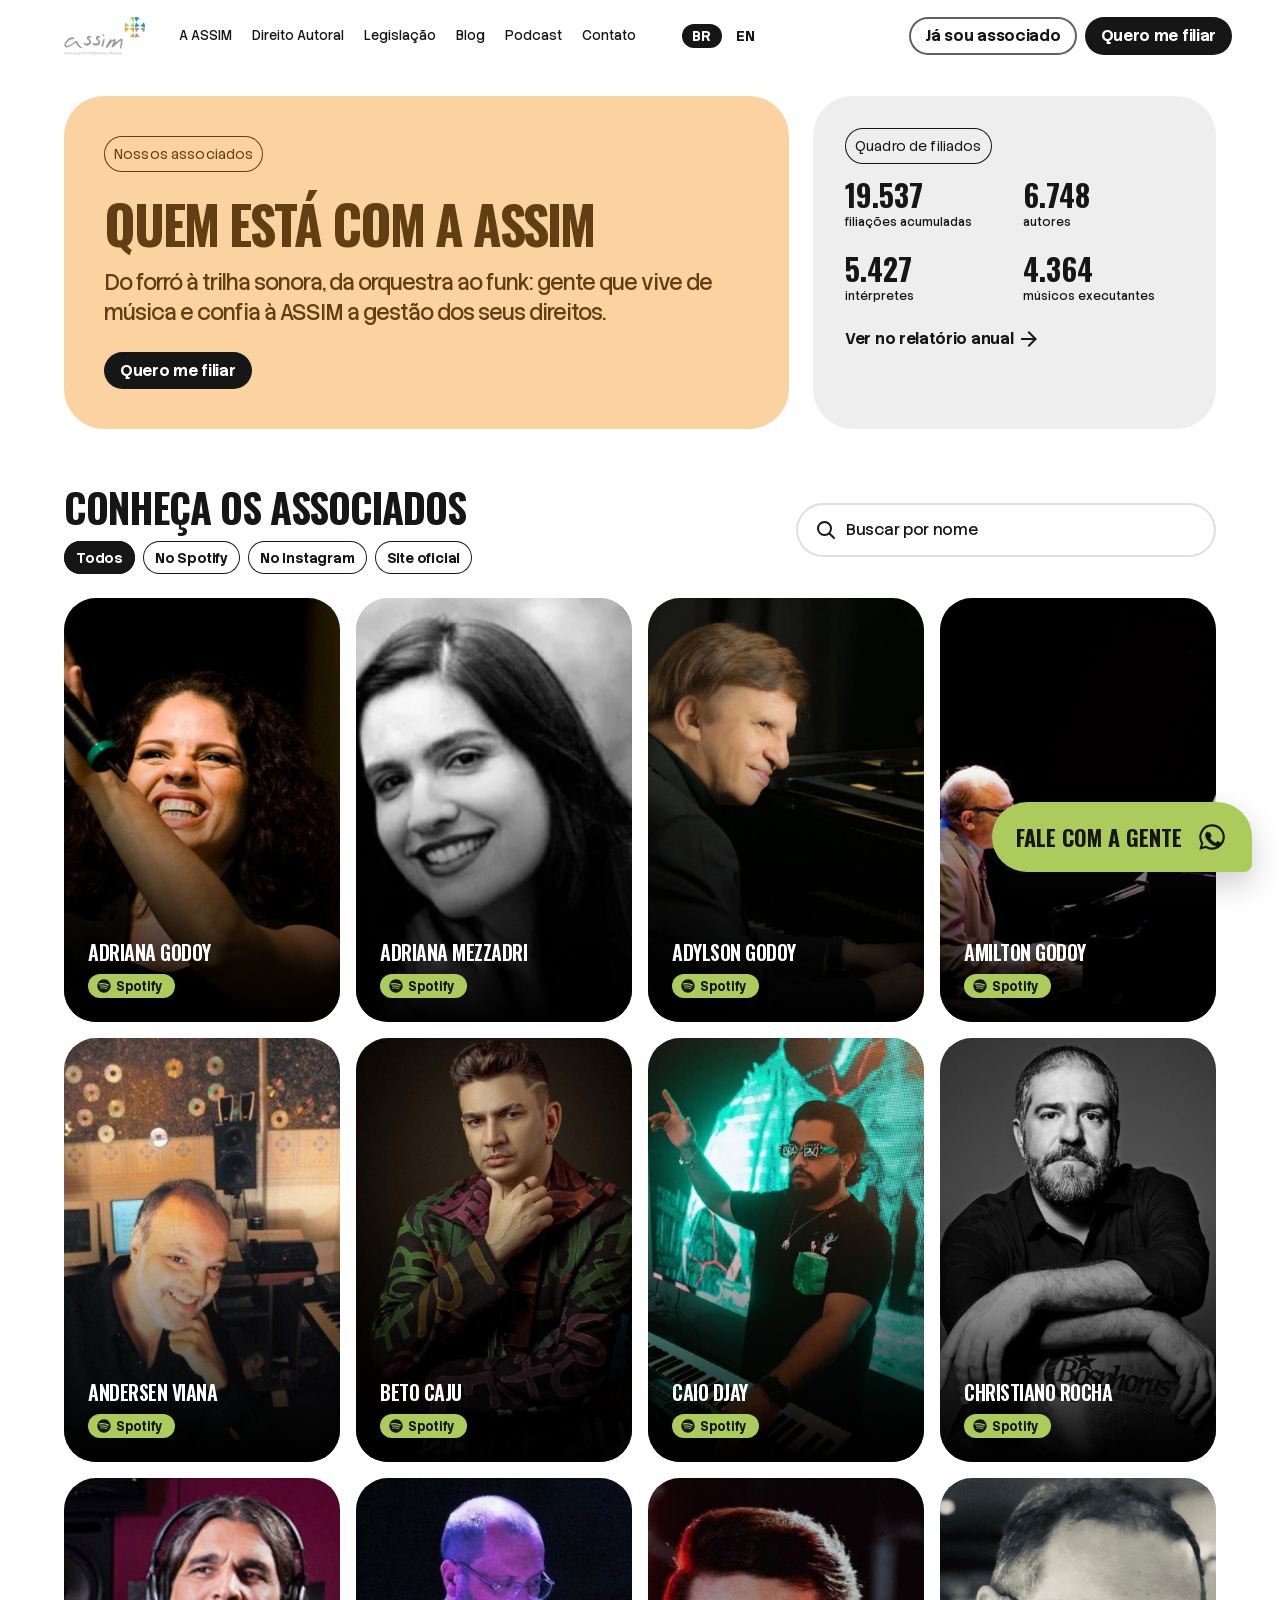
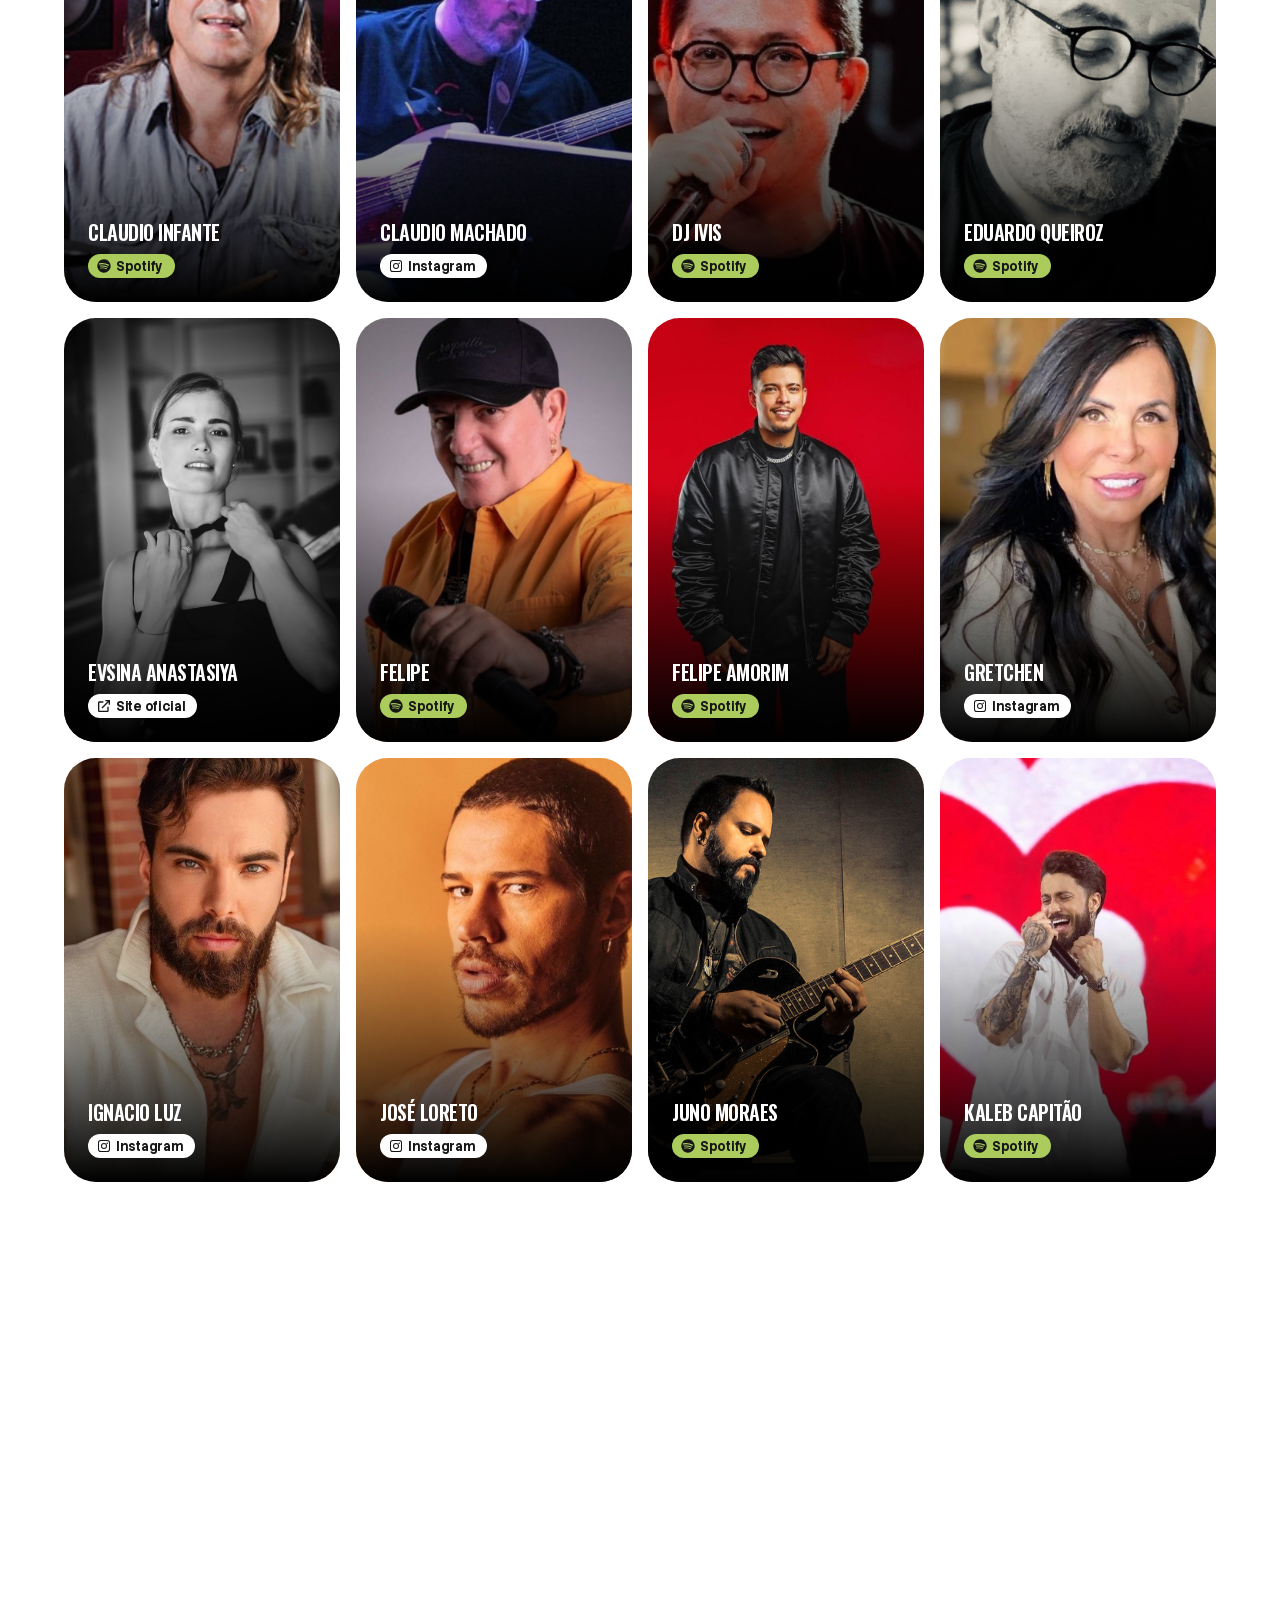
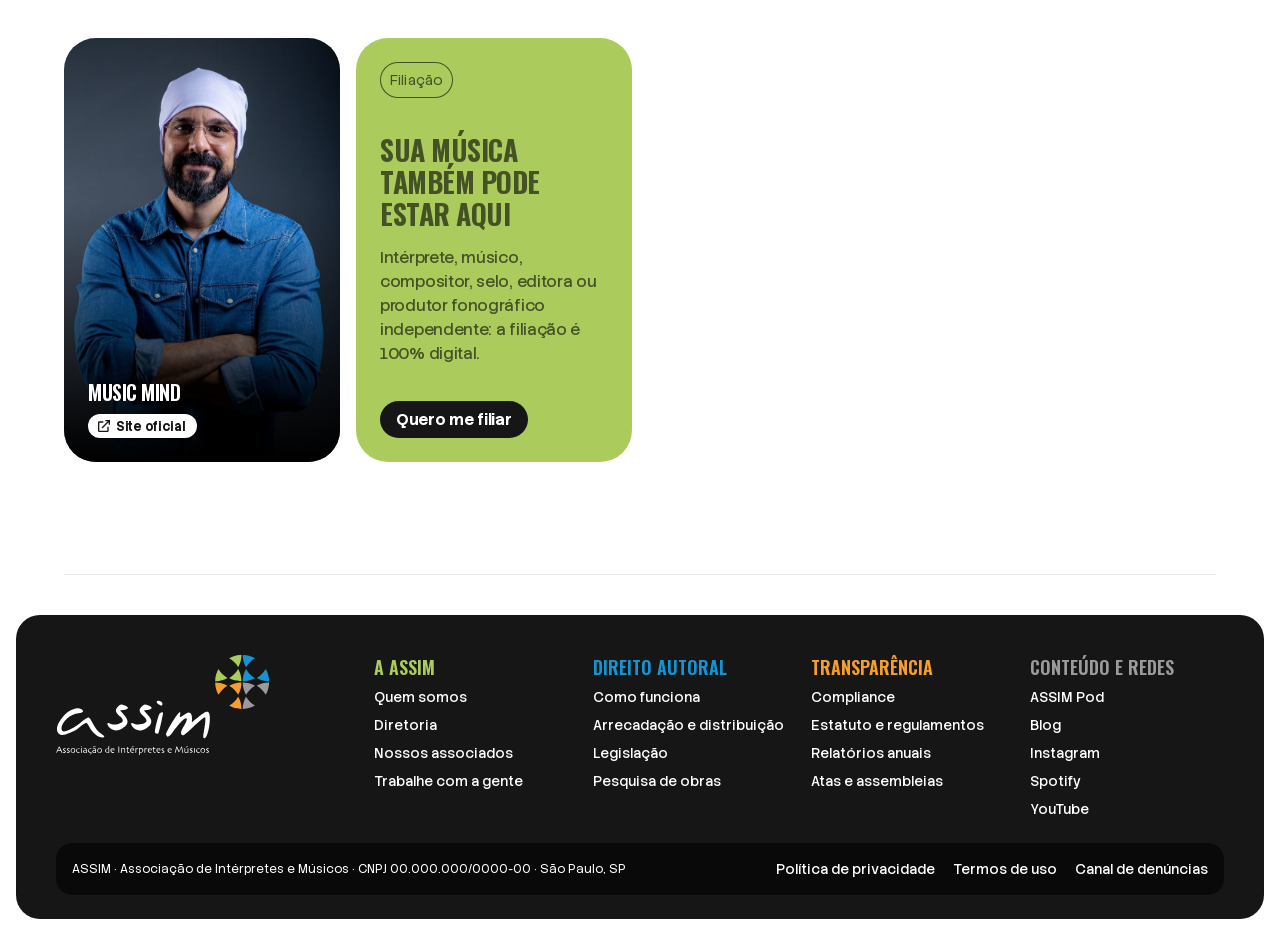
==== commit 37639040: "Associados do site original, foto da direção em Quem somos, remove titulares falecidos - Associados:" ====
--- a/associados.html
+++ b/associados.html
@@ -47,59 +47,116 @@
 <section class="section" data-filterable>
   <div class="wrap stack-6">
     <div class="toolbar">
-      <div class="stack" style="gap:12px"><h2 class="h2">Conheça os associados</h2><div class="chips" role="group" aria-label="Filtrar por atuação"><button type="button" class="as-chip" data-filter="todos" aria-pressed="true">Todos</button><button type="button" class="as-chip" data-filter="interprete" aria-pressed="false">Intérpretes</button><button type="button" class="as-chip" data-filter="musico" aria-pressed="false">Músicos</button><button type="button" class="as-chip" data-filter="cantor" aria-pressed="false">Cantores</button></div></div>
+      <div class="stack" style="gap:12px"><h2 class="h2">Conheça os associados</h2><div class="chips" role="group" aria-label="Filtrar por onde ouvir"><button type="button" class="as-chip" data-filter="todos" aria-pressed="true">Todos</button><button type="button" class="as-chip" data-filter="spotify" aria-pressed="false">No Spotify</button><button type="button" class="as-chip" data-filter="instagram" aria-pressed="false">No Instagram</button><button type="button" class="as-chip" data-filter="site" aria-pressed="false">Site oficial</button></div></div>
       <label class="as-search"><svg width="20" height="20" viewBox="0 0 20 20" fill="none" aria-hidden="true"><circle cx="8.5" cy="8.5" r="6.5" stroke="currentColor" stroke-width="2"/><path d="M13.5 13.5 18 18" stroke="currentColor" stroke-width="2" stroke-linecap="round"/></svg>
         <input type="search" data-search placeholder="Buscar por nome" aria-label="Buscar associado por nome"></label>
     </div>
-    <div class="artists"><article class="as-artist" data-item data-tags="interprete cantor" data-text="Felipe Amorim Intérprete e cantor" data-reveal>
-  <img class="as-artist__photo" src="assets/img/artistas/felipe-amorim.jpg" alt="" loading="lazy">
-  <div class="as-artist__text"><h3 class="as-artist__name" style="margin:0">Felipe Amorim</h3><span class="as-artist__role">Intérprete e cantor</span></div>
-  <div class="as-artist__links">
-    <a href="https://open.spotify.com/search/Felipe%20Amorim" target="_blank" rel="noopener" style="background:var(--green-500)" aria-label="Felipe Amorim no Spotify"><svg viewBox="0 0 24 24" fill="currentColor" aria-hidden="true"><path transform="translate(2 2)" d="M10.4 0C4.9-.2.2 4.1 0 9.6c-.2 5.5 4.1 10.2 9.6 10.4 5.5.2 10.2-4.1 10.4-9.6C20.2 4.9 15.9.2 10.4 0Zm4.2 14.7a.6.6 0 0 1-.8.2 13.3 13.3 0 0 0-8.8-1.2.6.6 0 1 1-.3-1.2 14.5 14.5 0 0 1 9.7 1.4c.3.2.4.5.2.8Zm1.3-2.7a.8.8 0 0 1-1 .3 15.8 15.8 0 0 0-10.2-1.4.8.8 0 0 1-.3-1.5 17.3 17.3 0 0 1 11.2 1.6c.4.2.5.7.3 1Zm1.5-2.9a1 1 0 0 1-1.3.4 19.5 19.5 0 0 0-12.6-1.7 1 1 0 1 1-.4-1.9 21.4 21.4 0 0 1 13.9 2 1 1 0 0 1 .4 1.2Z"/></svg>Spotify</a>
-    <a href="https://www.instagram.com/explore/search/keyword/?q=Felipe%20Amorim" target="_blank" rel="noopener" style="background:var(--white)" aria-label="Felipe Amorim no Instagram"><svg viewBox="0 0 24 24" fill="currentColor" aria-hidden="true"><path d="M7.2 3h9.6A4.2 4.2 0 0 1 21 7.2v9.6a4.2 4.2 0 0 1-4.2 4.2H7.2A4.2 4.2 0 0 1 3 16.8V7.2A4.2 4.2 0 0 1 7.2 3Zm0 1.5a2.7 2.7 0 0 0-2.7 2.7v9.6a2.7 2.7 0 0 0 2.7 2.7h9.6a2.7 2.7 0 0 0 2.7-2.7V7.2a2.7 2.7 0 0 0-2.7-2.7H7.2ZM12 7.5a4.5 4.5 0 1 1 0 9 4.5 4.5 0 0 1 0-9Zm0 1.5a3 3 0 1 0 0 6 3 3 0 0 0 0-6Zm4.8-2.3a1.1 1.1 0 1 1 0 2.2 1.1 1.1 0 0 1 0-2.2Z"/></svg>Instagram</a>
-  </div>
-</article><article class="as-artist" data-item data-tags="interprete musico" data-text="DJ Ivis Intérprete e músico" data-reveal>
-  <img class="as-artist__photo" src="assets/img/artistas/dj-ivis.jpg" alt="" loading="lazy">
-  <div class="as-artist__text"><h3 class="as-artist__name" style="margin:0">DJ Ivis</h3><span class="as-artist__role">Intérprete e músico</span></div>
-  <div class="as-artist__links">
-    <a href="https://open.spotify.com/search/DJ%20Ivis" target="_blank" rel="noopener" style="background:var(--green-500)" aria-label="DJ Ivis no Spotify"><svg viewBox="0 0 24 24" fill="currentColor" aria-hidden="true"><path transform="translate(2 2)" d="M10.4 0C4.9-.2.2 4.1 0 9.6c-.2 5.5 4.1 10.2 9.6 10.4 5.5.2 10.2-4.1 10.4-9.6C20.2 4.9 15.9.2 10.4 0Zm4.2 14.7a.6.6 0 0 1-.8.2 13.3 13.3 0 0 0-8.8-1.2.6.6 0 1 1-.3-1.2 14.5 14.5 0 0 1 9.7 1.4c.3.2.4.5.2.8Zm1.3-2.7a.8.8 0 0 1-1 .3 15.8 15.8 0 0 0-10.2-1.4.8.8 0 0 1-.3-1.5 17.3 17.3 0 0 1 11.2 1.6c.4.2.5.7.3 1Zm1.5-2.9a1 1 0 0 1-1.3.4 19.5 19.5 0 0 0-12.6-1.7 1 1 0 1 1-.4-1.9 21.4 21.4 0 0 1 13.9 2 1 1 0 0 1 .4 1.2Z"/></svg>Spotify</a>
-    <a href="https://www.instagram.com/explore/search/keyword/?q=DJ%20Ivis" target="_blank" rel="noopener" style="background:var(--white)" aria-label="DJ Ivis no Instagram"><svg viewBox="0 0 24 24" fill="currentColor" aria-hidden="true"><path d="M7.2 3h9.6A4.2 4.2 0 0 1 21 7.2v9.6a4.2 4.2 0 0 1-4.2 4.2H7.2A4.2 4.2 0 0 1 3 16.8V7.2A4.2 4.2 0 0 1 7.2 3Zm0 1.5a2.7 2.7 0 0 0-2.7 2.7v9.6a2.7 2.7 0 0 0 2.7 2.7h9.6a2.7 2.7 0 0 0 2.7-2.7V7.2a2.7 2.7 0 0 0-2.7-2.7H7.2ZM12 7.5a4.5 4.5 0 1 1 0 9 4.5 4.5 0 0 1 0-9Zm0 1.5a3 3 0 1 0 0 6 3 3 0 0 0 0-6Zm4.8-2.3a1.1 1.1 0 1 1 0 2.2 1.1 1.1 0 0 1 0-2.2Z"/></svg>Instagram</a>
-  </div>
-</article><article class="as-artist" data-item data-tags="musico" data-text="Gretchen Música" data-reveal>
-  <img class="as-artist__photo" src="assets/img/artistas/gretchen.jpg" alt="" loading="lazy">
-  <div class="as-artist__text"><h3 class="as-artist__name" style="margin:0">Gretchen</h3><span class="as-artist__role">Música</span></div>
-  <div class="as-artist__links">
-    <a href="https://open.spotify.com/search/Gretchen" target="_blank" rel="noopener" style="background:var(--green-500)" aria-label="Gretchen no Spotify"><svg viewBox="0 0 24 24" fill="currentColor" aria-hidden="true"><path transform="translate(2 2)" d="M10.4 0C4.9-.2.2 4.1 0 9.6c-.2 5.5 4.1 10.2 9.6 10.4 5.5.2 10.2-4.1 10.4-9.6C20.2 4.9 15.9.2 10.4 0Zm4.2 14.7a.6.6 0 0 1-.8.2 13.3 13.3 0 0 0-8.8-1.2.6.6 0 1 1-.3-1.2 14.5 14.5 0 0 1 9.7 1.4c.3.2.4.5.2.8Zm1.3-2.7a.8.8 0 0 1-1 .3 15.8 15.8 0 0 0-10.2-1.4.8.8 0 0 1-.3-1.5 17.3 17.3 0 0 1 11.2 1.6c.4.2.5.7.3 1Zm1.5-2.9a1 1 0 0 1-1.3.4 19.5 19.5 0 0 0-12.6-1.7 1 1 0 1 1-.4-1.9 21.4 21.4 0 0 1 13.9 2 1 1 0 0 1 .4 1.2Z"/></svg>Spotify</a>
-    <a href="https://www.instagram.com/explore/search/keyword/?q=Gretchen" target="_blank" rel="noopener" style="background:var(--white)" aria-label="Gretchen no Instagram"><svg viewBox="0 0 24 24" fill="currentColor" aria-hidden="true"><path d="M7.2 3h9.6A4.2 4.2 0 0 1 21 7.2v9.6a4.2 4.2 0 0 1-4.2 4.2H7.2A4.2 4.2 0 0 1 3 16.8V7.2A4.2 4.2 0 0 1 7.2 3Zm0 1.5a2.7 2.7 0 0 0-2.7 2.7v9.6a2.7 2.7 0 0 0 2.7 2.7h9.6a2.7 2.7 0 0 0 2.7-2.7V7.2a2.7 2.7 0 0 0-2.7-2.7H7.2ZM12 7.5a4.5 4.5 0 1 1 0 9 4.5 4.5 0 0 1 0-9Zm0 1.5a3 3 0 1 0 0 6 3 3 0 0 0 0-6Zm4.8-2.3a1.1 1.1 0 1 1 0 2.2 1.1 1.1 0 0 1 0-2.2Z"/></svg>Instagram</a>
-  </div>
-</article><article class="as-artist" data-item data-tags="interprete" data-text="Caio Djay Intérprete" data-reveal>
-  <img class="as-artist__photo" src="assets/img/artistas/caio-djay.jpg" alt="" loading="lazy">
-  <div class="as-artist__text"><h3 class="as-artist__name" style="margin:0">Caio Djay</h3><span class="as-artist__role">Intérprete</span></div>
-  <div class="as-artist__links">
-    <a href="https://open.spotify.com/search/Caio%20Djay" target="_blank" rel="noopener" style="background:var(--green-500)" aria-label="Caio Djay no Spotify"><svg viewBox="0 0 24 24" fill="currentColor" aria-hidden="true"><path transform="translate(2 2)" d="M10.4 0C4.9-.2.2 4.1 0 9.6c-.2 5.5 4.1 10.2 9.6 10.4 5.5.2 10.2-4.1 10.4-9.6C20.2 4.9 15.9.2 10.4 0Zm4.2 14.7a.6.6 0 0 1-.8.2 13.3 13.3 0 0 0-8.8-1.2.6.6 0 1 1-.3-1.2 14.5 14.5 0 0 1 9.7 1.4c.3.2.4.5.2.8Zm1.3-2.7a.8.8 0 0 1-1 .3 15.8 15.8 0 0 0-10.2-1.4.8.8 0 0 1-.3-1.5 17.3 17.3 0 0 1 11.2 1.6c.4.2.5.7.3 1Zm1.5-2.9a1 1 0 0 1-1.3.4 19.5 19.5 0 0 0-12.6-1.7 1 1 0 1 1-.4-1.9 21.4 21.4 0 0 1 13.9 2 1 1 0 0 1 .4 1.2Z"/></svg>Spotify</a>
-    <a href="https://www.instagram.com/explore/search/keyword/?q=Caio%20Djay" target="_blank" rel="noopener" style="background:var(--white)" aria-label="Caio Djay no Instagram"><svg viewBox="0 0 24 24" fill="currentColor" aria-hidden="true"><path d="M7.2 3h9.6A4.2 4.2 0 0 1 21 7.2v9.6a4.2 4.2 0 0 1-4.2 4.2H7.2A4.2 4.2 0 0 1 3 16.8V7.2A4.2 4.2 0 0 1 7.2 3Zm0 1.5a2.7 2.7 0 0 0-2.7 2.7v9.6a2.7 2.7 0 0 0 2.7 2.7h9.6a2.7 2.7 0 0 0 2.7-2.7V7.2a2.7 2.7 0 0 0-2.7-2.7H7.2ZM12 7.5a4.5 4.5 0 1 1 0 9 4.5 4.5 0 0 1 0-9Zm0 1.5a3 3 0 1 0 0 6 3 3 0 0 0 0-6Zm4.8-2.3a1.1 1.1 0 1 1 0 2.2 1.1 1.1 0 0 1 0-2.2Z"/></svg>Instagram</a>
-  </div>
-</article><article class="as-artist" data-item data-tags="musico" data-text="José Loreto Artista, ator e músico" data-reveal>
-  <img class="as-artist__photo" src="assets/img/artistas/jose-loreto.jpg" alt="" loading="lazy">
-  <div class="as-artist__text"><h3 class="as-artist__name" style="margin:0">José Loreto</h3><span class="as-artist__role">Artista, ator e músico</span></div>
-  <div class="as-artist__links">
-    <a href="https://open.spotify.com/search/Jos%C3%A9%20Loreto" target="_blank" rel="noopener" style="background:var(--green-500)" aria-label="José Loreto no Spotify"><svg viewBox="0 0 24 24" fill="currentColor" aria-hidden="true"><path transform="translate(2 2)" d="M10.4 0C4.9-.2.2 4.1 0 9.6c-.2 5.5 4.1 10.2 9.6 10.4 5.5.2 10.2-4.1 10.4-9.6C20.2 4.9 15.9.2 10.4 0Zm4.2 14.7a.6.6 0 0 1-.8.2 13.3 13.3 0 0 0-8.8-1.2.6.6 0 1 1-.3-1.2 14.5 14.5 0 0 1 9.7 1.4c.3.2.4.5.2.8Zm1.3-2.7a.8.8 0 0 1-1 .3 15.8 15.8 0 0 0-10.2-1.4.8.8 0 0 1-.3-1.5 17.3 17.3 0 0 1 11.2 1.6c.4.2.5.7.3 1Zm1.5-2.9a1 1 0 0 1-1.3.4 19.5 19.5 0 0 0-12.6-1.7 1 1 0 1 1-.4-1.9 21.4 21.4 0 0 1 13.9 2 1 1 0 0 1 .4 1.2Z"/></svg>Spotify</a>
-    <a href="https://www.instagram.com/explore/search/keyword/?q=Jos%C3%A9%20Loreto" target="_blank" rel="noopener" style="background:var(--white)" aria-label="José Loreto no Instagram"><svg viewBox="0 0 24 24" fill="currentColor" aria-hidden="true"><path d="M7.2 3h9.6A4.2 4.2 0 0 1 21 7.2v9.6a4.2 4.2 0 0 1-4.2 4.2H7.2A4.2 4.2 0 0 1 3 16.8V7.2A4.2 4.2 0 0 1 7.2 3Zm0 1.5a2.7 2.7 0 0 0-2.7 2.7v9.6a2.7 2.7 0 0 0 2.7 2.7h9.6a2.7 2.7 0 0 0 2.7-2.7V7.2a2.7 2.7 0 0 0-2.7-2.7H7.2ZM12 7.5a4.5 4.5 0 1 1 0 9 4.5 4.5 0 0 1 0-9Zm0 1.5a3 3 0 1 0 0 6 3 3 0 0 0 0-6Zm4.8-2.3a1.1 1.1 0 1 1 0 2.2 1.1 1.1 0 0 1 0-2.2Z"/></svg>Instagram</a>
-  </div>
-</article><article class="as-artist" data-item data-tags="cantor" data-text="Katia Cilene Cantora" data-reveal>
-  <img class="as-artist__photo" src="assets/img/artistas/katia-cilene.jpg" alt="" loading="lazy">
-  <div class="as-artist__text"><h3 class="as-artist__name" style="margin:0">Katia Cilene</h3><span class="as-artist__role">Cantora</span></div>
-  <div class="as-artist__links">
-    <a href="https://open.spotify.com/search/Katia%20Cilene" target="_blank" rel="noopener" style="background:var(--green-500)" aria-label="Katia Cilene no Spotify"><svg viewBox="0 0 24 24" fill="currentColor" aria-hidden="true"><path transform="translate(2 2)" d="M10.4 0C4.9-.2.2 4.1 0 9.6c-.2 5.5 4.1 10.2 9.6 10.4 5.5.2 10.2-4.1 10.4-9.6C20.2 4.9 15.9.2 10.4 0Zm4.2 14.7a.6.6 0 0 1-.8.2 13.3 13.3 0 0 0-8.8-1.2.6.6 0 1 1-.3-1.2 14.5 14.5 0 0 1 9.7 1.4c.3.2.4.5.2.8Zm1.3-2.7a.8.8 0 0 1-1 .3 15.8 15.8 0 0 0-10.2-1.4.8.8 0 0 1-.3-1.5 17.3 17.3 0 0 1 11.2 1.6c.4.2.5.7.3 1Zm1.5-2.9a1 1 0 0 1-1.3.4 19.5 19.5 0 0 0-12.6-1.7 1 1 0 1 1-.4-1.9 21.4 21.4 0 0 1 13.9 2 1 1 0 0 1 .4 1.2Z"/></svg>Spotify</a>
-    <a href="https://www.instagram.com/explore/search/keyword/?q=Katia%20Cilene" target="_blank" rel="noopener" style="background:var(--white)" aria-label="Katia Cilene no Instagram"><svg viewBox="0 0 24 24" fill="currentColor" aria-hidden="true"><path d="M7.2 3h9.6A4.2 4.2 0 0 1 21 7.2v9.6a4.2 4.2 0 0 1-4.2 4.2H7.2A4.2 4.2 0 0 1 3 16.8V7.2A4.2 4.2 0 0 1 7.2 3Zm0 1.5a2.7 2.7 0 0 0-2.7 2.7v9.6a2.7 2.7 0 0 0 2.7 2.7h9.6a2.7 2.7 0 0 0 2.7-2.7V7.2a2.7 2.7 0 0 0-2.7-2.7H7.2ZM12 7.5a4.5 4.5 0 1 1 0 9 4.5 4.5 0 0 1 0-9Zm0 1.5a3 3 0 1 0 0 6 3 3 0 0 0 0-6Zm4.8-2.3a1.1 1.1 0 1 1 0 2.2 1.1 1.1 0 0 1 0-2.2Z"/></svg>Instagram</a>
-  </div>
-</article><div class="join on-green" data-item data-tags="interprete musico cantor" data-text="" data-reveal>
+    <div class="artists"><article class="as-artist" data-item data-tags="spotify" data-text="Adriana Godoy" data-reveal>
+  <img class="as-artist__photo" src="assets/img/associados/adriana-godoy.jpg" alt="" loading="lazy" style="object-position:58% 30%">
+  <div class="as-artist__text"><h3 class="as-artist__name" style="margin:0">Adriana Godoy</h3></div>
+  <div class="as-artist__links"><a href="https://open.spotify.com/intl-pt/artist/6L3EXqqhzhxPZLcXNVFh4O" target="_blank" rel="noopener" style="background:var(--green-500)" aria-label="Adriana Godoy: Spotify"><svg viewBox="0 0 24 24" fill="currentColor" aria-hidden="true"><path transform="translate(2 2)" d="M10.4 0C4.9-.2.2 4.1 0 9.6c-.2 5.5 4.1 10.2 9.6 10.4 5.5.2 10.2-4.1 10.4-9.6C20.2 4.9 15.9.2 10.4 0Zm4.2 14.7a.6.6 0 0 1-.8.2 13.3 13.3 0 0 0-8.8-1.2.6.6 0 1 1-.3-1.2 14.5 14.5 0 0 1 9.7 1.4c.3.2.4.5.2.8Zm1.3-2.7a.8.8 0 0 1-1 .3 15.8 15.8 0 0 0-10.2-1.4.8.8 0 0 1-.3-1.5 17.3 17.3 0 0 1 11.2 1.6c.4.2.5.7.3 1Zm1.5-2.9a1 1 0 0 1-1.3.4 19.5 19.5 0 0 0-12.6-1.7 1 1 0 1 1-.4-1.9 21.4 21.4 0 0 1 13.9 2 1 1 0 0 1 .4 1.2Z"/></svg>Spotify</a></div>
+</article><article class="as-artist" data-item data-tags="spotify" data-text="Adriana Mezzadri" data-reveal>
+  <img class="as-artist__photo" src="assets/img/associados/adriana-mezzadri.jpg" alt="" loading="lazy" style="object-position:50% 30%">
+  <div class="as-artist__text"><h3 class="as-artist__name" style="margin:0">Adriana Mezzadri</h3></div>
+  <div class="as-artist__links"><a href="https://open.spotify.com/intl-pt/artist/1zULBLi7ptRt9Yai7dPhXE" target="_blank" rel="noopener" style="background:var(--green-500)" aria-label="Adriana Mezzadri: Spotify"><svg viewBox="0 0 24 24" fill="currentColor" aria-hidden="true"><path transform="translate(2 2)" d="M10.4 0C4.9-.2.2 4.1 0 9.6c-.2 5.5 4.1 10.2 9.6 10.4 5.5.2 10.2-4.1 10.4-9.6C20.2 4.9 15.9.2 10.4 0Zm4.2 14.7a.6.6 0 0 1-.8.2 13.3 13.3 0 0 0-8.8-1.2.6.6 0 1 1-.3-1.2 14.5 14.5 0 0 1 9.7 1.4c.3.2.4.5.2.8Zm1.3-2.7a.8.8 0 0 1-1 .3 15.8 15.8 0 0 0-10.2-1.4.8.8 0 0 1-.3-1.5 17.3 17.3 0 0 1 11.2 1.6c.4.2.5.7.3 1Zm1.5-2.9a1 1 0 0 1-1.3.4 19.5 19.5 0 0 0-12.6-1.7 1 1 0 1 1-.4-1.9 21.4 21.4 0 0 1 13.9 2 1 1 0 0 1 .4 1.2Z"/></svg>Spotify</a></div>
+</article><article class="as-artist" data-item data-tags="spotify" data-text="Adylson Godoy" data-reveal>
+  <img class="as-artist__photo" src="assets/img/associados/adylson-godoy.jpg" alt="" loading="lazy" style="object-position:18% 30%">
+  <div class="as-artist__text"><h3 class="as-artist__name" style="margin:0">Adylson Godoy</h3></div>
+  <div class="as-artist__links"><a href="https://open.spotify.com/playlist/37i9dQZF1E4DIcEogONIug" target="_blank" rel="noopener" style="background:var(--green-500)" aria-label="Adylson Godoy: Spotify"><svg viewBox="0 0 24 24" fill="currentColor" aria-hidden="true"><path transform="translate(2 2)" d="M10.4 0C4.9-.2.2 4.1 0 9.6c-.2 5.5 4.1 10.2 9.6 10.4 5.5.2 10.2-4.1 10.4-9.6C20.2 4.9 15.9.2 10.4 0Zm4.2 14.7a.6.6 0 0 1-.8.2 13.3 13.3 0 0 0-8.8-1.2.6.6 0 1 1-.3-1.2 14.5 14.5 0 0 1 9.7 1.4c.3.2.4.5.2.8Zm1.3-2.7a.8.8 0 0 1-1 .3 15.8 15.8 0 0 0-10.2-1.4.8.8 0 0 1-.3-1.5 17.3 17.3 0 0 1 11.2 1.6c.4.2.5.7.3 1Zm1.5-2.9a1 1 0 0 1-1.3.4 19.5 19.5 0 0 0-12.6-1.7 1 1 0 1 1-.4-1.9 21.4 21.4 0 0 1 13.9 2 1 1 0 0 1 .4 1.2Z"/></svg>Spotify</a></div>
+</article><article class="as-artist" data-item data-tags="spotify" data-text="Amilton Godoy" data-reveal>
+  <img class="as-artist__photo" src="assets/img/associados/amilton-godoy.jpg" alt="" loading="lazy" style="object-position:18% 40%">
+  <div class="as-artist__text"><h3 class="as-artist__name" style="margin:0">Amilton Godoy</h3></div>
+  <div class="as-artist__links"><a href="https://open.spotify.com/intl-pt/artist/5n9RVVP6RbPOSgYLXIaTSP" target="_blank" rel="noopener" style="background:var(--green-500)" aria-label="Amilton Godoy: Spotify"><svg viewBox="0 0 24 24" fill="currentColor" aria-hidden="true"><path transform="translate(2 2)" d="M10.4 0C4.9-.2.2 4.1 0 9.6c-.2 5.5 4.1 10.2 9.6 10.4 5.5.2 10.2-4.1 10.4-9.6C20.2 4.9 15.9.2 10.4 0Zm4.2 14.7a.6.6 0 0 1-.8.2 13.3 13.3 0 0 0-8.8-1.2.6.6 0 1 1-.3-1.2 14.5 14.5 0 0 1 9.7 1.4c.3.2.4.5.2.8Zm1.3-2.7a.8.8 0 0 1-1 .3 15.8 15.8 0 0 0-10.2-1.4.8.8 0 0 1-.3-1.5 17.3 17.3 0 0 1 11.2 1.6c.4.2.5.7.3 1Zm1.5-2.9a1 1 0 0 1-1.3.4 19.5 19.5 0 0 0-12.6-1.7 1 1 0 1 1-.4-1.9 21.4 21.4 0 0 1 13.9 2 1 1 0 0 1 .4 1.2Z"/></svg>Spotify</a></div>
+</article><article class="as-artist" data-item data-tags="spotify" data-text="Andersen Viana" data-reveal>
+  <img class="as-artist__photo" src="assets/img/associados/andersen-viana.jpg" alt="" loading="lazy" style="object-position:50% 25%">
+  <div class="as-artist__text"><h3 class="as-artist__name" style="margin:0">Andersen Viana</h3></div>
+  <div class="as-artist__links"><a href="https://open.spotify.com/intl-pt/artist/5ZHmCQn33vSUCuAXEi9Zrg" target="_blank" rel="noopener" style="background:var(--green-500)" aria-label="Andersen Viana: Spotify"><svg viewBox="0 0 24 24" fill="currentColor" aria-hidden="true"><path transform="translate(2 2)" d="M10.4 0C4.9-.2.2 4.1 0 9.6c-.2 5.5 4.1 10.2 9.6 10.4 5.5.2 10.2-4.1 10.4-9.6C20.2 4.9 15.9.2 10.4 0Zm4.2 14.7a.6.6 0 0 1-.8.2 13.3 13.3 0 0 0-8.8-1.2.6.6 0 1 1-.3-1.2 14.5 14.5 0 0 1 9.7 1.4c.3.2.4.5.2.8Zm1.3-2.7a.8.8 0 0 1-1 .3 15.8 15.8 0 0 0-10.2-1.4.8.8 0 0 1-.3-1.5 17.3 17.3 0 0 1 11.2 1.6c.4.2.5.7.3 1Zm1.5-2.9a1 1 0 0 1-1.3.4 19.5 19.5 0 0 0-12.6-1.7 1 1 0 1 1-.4-1.9 21.4 21.4 0 0 1 13.9 2 1 1 0 0 1 .4 1.2Z"/></svg>Spotify</a></div>
+</article><article class="as-artist" data-item data-tags="spotify" data-text="Beto Caju" data-reveal>
+  <img class="as-artist__photo" src="assets/img/associados/beto-caju.jpg" alt="" loading="lazy" style="object-position:50% 25%">
+  <div class="as-artist__text"><h3 class="as-artist__name" style="margin:0">Beto Caju</h3></div>
+  <div class="as-artist__links"><a href="https://open.spotify.com/intl-pt/artist/4sbqXdu8IrbcQ52oxbl90f" target="_blank" rel="noopener" style="background:var(--green-500)" aria-label="Beto Caju: Spotify"><svg viewBox="0 0 24 24" fill="currentColor" aria-hidden="true"><path transform="translate(2 2)" d="M10.4 0C4.9-.2.2 4.1 0 9.6c-.2 5.5 4.1 10.2 9.6 10.4 5.5.2 10.2-4.1 10.4-9.6C20.2 4.9 15.9.2 10.4 0Zm4.2 14.7a.6.6 0 0 1-.8.2 13.3 13.3 0 0 0-8.8-1.2.6.6 0 1 1-.3-1.2 14.5 14.5 0 0 1 9.7 1.4c.3.2.4.5.2.8Zm1.3-2.7a.8.8 0 0 1-1 .3 15.8 15.8 0 0 0-10.2-1.4.8.8 0 0 1-.3-1.5 17.3 17.3 0 0 1 11.2 1.6c.4.2.5.7.3 1Zm1.5-2.9a1 1 0 0 1-1.3.4 19.5 19.5 0 0 0-12.6-1.7 1 1 0 1 1-.4-1.9 21.4 21.4 0 0 1 13.9 2 1 1 0 0 1 .4 1.2Z"/></svg>Spotify</a></div>
+</article><article class="as-artist" data-item data-tags="spotify" data-text="Caio Djay" data-reveal>
+  <img class="as-artist__photo" src="assets/img/associados/caio-djay.jpg" alt="" loading="lazy" style="object-position:50% 25%">
+  <div class="as-artist__text"><h3 class="as-artist__name" style="margin:0">Caio Djay</h3></div>
+  <div class="as-artist__links"><a href="https://open.spotify.com/playlist/2A1bjHT9B9N1s31UN2O1qc" target="_blank" rel="noopener" style="background:var(--green-500)" aria-label="Caio Djay: Spotify"><svg viewBox="0 0 24 24" fill="currentColor" aria-hidden="true"><path transform="translate(2 2)" d="M10.4 0C4.9-.2.2 4.1 0 9.6c-.2 5.5 4.1 10.2 9.6 10.4 5.5.2 10.2-4.1 10.4-9.6C20.2 4.9 15.9.2 10.4 0Zm4.2 14.7a.6.6 0 0 1-.8.2 13.3 13.3 0 0 0-8.8-1.2.6.6 0 1 1-.3-1.2 14.5 14.5 0 0 1 9.7 1.4c.3.2.4.5.2.8Zm1.3-2.7a.8.8 0 0 1-1 .3 15.8 15.8 0 0 0-10.2-1.4.8.8 0 0 1-.3-1.5 17.3 17.3 0 0 1 11.2 1.6c.4.2.5.7.3 1Zm1.5-2.9a1 1 0 0 1-1.3.4 19.5 19.5 0 0 0-12.6-1.7 1 1 0 1 1-.4-1.9 21.4 21.4 0 0 1 13.9 2 1 1 0 0 1 .4 1.2Z"/></svg>Spotify</a></div>
+</article><article class="as-artist" data-item data-tags="spotify" data-text="Christiano Rocha" data-reveal>
+  <img class="as-artist__photo" src="assets/img/associados/christiano-rocha.jpg" alt="" loading="lazy" style="object-position:50% 25%">
+  <div class="as-artist__text"><h3 class="as-artist__name" style="margin:0">Christiano Rocha</h3></div>
+  <div class="as-artist__links"><a href="https://open.spotify.com/intl-pt/artist/0xTA45YKM0cFEKs3OliH8d" target="_blank" rel="noopener" style="background:var(--green-500)" aria-label="Christiano Rocha: Spotify"><svg viewBox="0 0 24 24" fill="currentColor" aria-hidden="true"><path transform="translate(2 2)" d="M10.4 0C4.9-.2.2 4.1 0 9.6c-.2 5.5 4.1 10.2 9.6 10.4 5.5.2 10.2-4.1 10.4-9.6C20.2 4.9 15.9.2 10.4 0Zm4.2 14.7a.6.6 0 0 1-.8.2 13.3 13.3 0 0 0-8.8-1.2.6.6 0 1 1-.3-1.2 14.5 14.5 0 0 1 9.7 1.4c.3.2.4.5.2.8Zm1.3-2.7a.8.8 0 0 1-1 .3 15.8 15.8 0 0 0-10.2-1.4.8.8 0 0 1-.3-1.5 17.3 17.3 0 0 1 11.2 1.6c.4.2.5.7.3 1Zm1.5-2.9a1 1 0 0 1-1.3.4 19.5 19.5 0 0 0-12.6-1.7 1 1 0 1 1-.4-1.9 21.4 21.4 0 0 1 13.9 2 1 1 0 0 1 .4 1.2Z"/></svg>Spotify</a></div>
+</article><article class="as-artist" data-item data-tags="spotify" data-text="Claudio Infante" data-reveal>
+  <img class="as-artist__photo" src="assets/img/associados/claudio-infante.jpg" alt="" loading="lazy" style="object-position:50% 30%">
+  <div class="as-artist__text"><h3 class="as-artist__name" style="margin:0">Claudio Infante</h3></div>
+  <div class="as-artist__links"><a href="https://open.spotify.com/intl-pt/artist/5SVLqLgpd9mpz4mVeLMPfY" target="_blank" rel="noopener" style="background:var(--green-500)" aria-label="Claudio Infante: Spotify"><svg viewBox="0 0 24 24" fill="currentColor" aria-hidden="true"><path transform="translate(2 2)" d="M10.4 0C4.9-.2.2 4.1 0 9.6c-.2 5.5 4.1 10.2 9.6 10.4 5.5.2 10.2-4.1 10.4-9.6C20.2 4.9 15.9.2 10.4 0Zm4.2 14.7a.6.6 0 0 1-.8.2 13.3 13.3 0 0 0-8.8-1.2.6.6 0 1 1-.3-1.2 14.5 14.5 0 0 1 9.7 1.4c.3.2.4.5.2.8Zm1.3-2.7a.8.8 0 0 1-1 .3 15.8 15.8 0 0 0-10.2-1.4.8.8 0 0 1-.3-1.5 17.3 17.3 0 0 1 11.2 1.6c.4.2.5.7.3 1Zm1.5-2.9a1 1 0 0 1-1.3.4 19.5 19.5 0 0 0-12.6-1.7 1 1 0 1 1-.4-1.9 21.4 21.4 0 0 1 13.9 2 1 1 0 0 1 .4 1.2Z"/></svg>Spotify</a></div>
+</article><article class="as-artist" data-item data-tags="instagram" data-text="Claudio Machado" data-reveal>
+  <img class="as-artist__photo" src="assets/img/associados/claudio-machado.jpg" alt="" loading="lazy" style="object-position:50% 30%">
+  <div class="as-artist__text"><h3 class="as-artist__name" style="margin:0">Claudio Machado</h3></div>
+  <div class="as-artist__links"><a href="https://www.instagram.com/claudiomachadobass/" target="_blank" rel="noopener" style="background:var(--white)" aria-label="Claudio Machado: Instagram"><svg viewBox="0 0 24 24" fill="currentColor" aria-hidden="true"><path d="M7.2 3h9.6A4.2 4.2 0 0 1 21 7.2v9.6a4.2 4.2 0 0 1-4.2 4.2H7.2A4.2 4.2 0 0 1 3 16.8V7.2A4.2 4.2 0 0 1 7.2 3Zm0 1.5a2.7 2.7 0 0 0-2.7 2.7v9.6a2.7 2.7 0 0 0 2.7 2.7h9.6a2.7 2.7 0 0 0 2.7-2.7V7.2a2.7 2.7 0 0 0-2.7-2.7H7.2ZM12 7.5a4.5 4.5 0 1 1 0 9 4.5 4.5 0 0 1 0-9Zm0 1.5a3 3 0 1 0 0 6 3 3 0 0 0 0-6Zm4.8-2.3a1.1 1.1 0 1 1 0 2.2 1.1 1.1 0 0 1 0-2.2Z"/></svg>Instagram</a></div>
+</article><article class="as-artist" data-item data-tags="spotify" data-text="DJ Ivis" data-reveal>
+  <img class="as-artist__photo" src="assets/img/associados/dj-ivis.jpg" alt="" loading="lazy" style="object-position:55% 30%">
+  <div class="as-artist__text"><h3 class="as-artist__name" style="margin:0">DJ Ivis</h3></div>
+  <div class="as-artist__links"><a href="https://open.spotify.com/playlist/3POcE4PZyNcCpyIvtHYYtM" target="_blank" rel="noopener" style="background:var(--green-500)" aria-label="DJ Ivis: Spotify"><svg viewBox="0 0 24 24" fill="currentColor" aria-hidden="true"><path transform="translate(2 2)" d="M10.4 0C4.9-.2.2 4.1 0 9.6c-.2 5.5 4.1 10.2 9.6 10.4 5.5.2 10.2-4.1 10.4-9.6C20.2 4.9 15.9.2 10.4 0Zm4.2 14.7a.6.6 0 0 1-.8.2 13.3 13.3 0 0 0-8.8-1.2.6.6 0 1 1-.3-1.2 14.5 14.5 0 0 1 9.7 1.4c.3.2.4.5.2.8Zm1.3-2.7a.8.8 0 0 1-1 .3 15.8 15.8 0 0 0-10.2-1.4.8.8 0 0 1-.3-1.5 17.3 17.3 0 0 1 11.2 1.6c.4.2.5.7.3 1Zm1.5-2.9a1 1 0 0 1-1.3.4 19.5 19.5 0 0 0-12.6-1.7 1 1 0 1 1-.4-1.9 21.4 21.4 0 0 1 13.9 2 1 1 0 0 1 .4 1.2Z"/></svg>Spotify</a></div>
+</article><article class="as-artist" data-item data-tags="spotify" data-text="Eduardo Queiroz" data-reveal>
+  <img class="as-artist__photo" src="assets/img/associados/eduardo-queiroz.jpg" alt="" loading="lazy" style="object-position:50% 25%">
+  <div class="as-artist__text"><h3 class="as-artist__name" style="margin:0">Eduardo Queiroz</h3></div>
+  <div class="as-artist__links"><a href="https://open.spotify.com/intl-pt/artist/6CPHEJGsWPZwr8RBtSBhWv" target="_blank" rel="noopener" style="background:var(--green-500)" aria-label="Eduardo Queiroz: Spotify"><svg viewBox="0 0 24 24" fill="currentColor" aria-hidden="true"><path transform="translate(2 2)" d="M10.4 0C4.9-.2.2 4.1 0 9.6c-.2 5.5 4.1 10.2 9.6 10.4 5.5.2 10.2-4.1 10.4-9.6C20.2 4.9 15.9.2 10.4 0Zm4.2 14.7a.6.6 0 0 1-.8.2 13.3 13.3 0 0 0-8.8-1.2.6.6 0 1 1-.3-1.2 14.5 14.5 0 0 1 9.7 1.4c.3.2.4.5.2.8Zm1.3-2.7a.8.8 0 0 1-1 .3 15.8 15.8 0 0 0-10.2-1.4.8.8 0 0 1-.3-1.5 17.3 17.3 0 0 1 11.2 1.6c.4.2.5.7.3 1Zm1.5-2.9a1 1 0 0 1-1.3.4 19.5 19.5 0 0 0-12.6-1.7 1 1 0 1 1-.4-1.9 21.4 21.4 0 0 1 13.9 2 1 1 0 0 1 .4 1.2Z"/></svg>Spotify</a></div>
+</article><article class="as-artist" data-item data-tags="site" data-text="Evsina Anastasiya" data-reveal>
+  <img class="as-artist__photo" src="assets/img/associados/evsina-anastasiya.jpg" alt="" loading="lazy" style="object-position:50% 25%">
+  <div class="as-artist__text"><h3 class="as-artist__name" style="margin:0">Evsina Anastasiya</h3></div>
+  <div class="as-artist__links"><a href="https://www.evsinaanastasiya.com/pt/biography" target="_blank" rel="noopener" style="background:var(--white)" aria-label="Evsina Anastasiya: Site oficial"><svg viewBox="0 0 24 24" fill="currentColor" aria-hidden="true"><path d="M14 3h7v7h-2V6.4l-9.3 9.3-1.4-1.4L17.6 5H14V3ZM5 5h6v2H5v12h12v-6h2v6a2 2 0 0 1-2 2H5a2 2 0 0 1-2-2V7a2 2 0 0 1 2-2Z"/></svg>Site oficial</a></div>
+</article><article class="as-artist" data-item data-tags="spotify" data-text="Felipe" data-reveal>
+  <img class="as-artist__photo" src="assets/img/associados/felipe.jpg" alt="" loading="lazy" style="object-position:50% 25%">
+  <div class="as-artist__text"><h3 class="as-artist__name" style="margin:0">Felipe</h3></div>
+  <div class="as-artist__links"><a href="https://open.spotify.com/playlist/6nXlTpKYymSWN7b05lPeqy" target="_blank" rel="noopener" style="background:var(--green-500)" aria-label="Felipe: Spotify"><svg viewBox="0 0 24 24" fill="currentColor" aria-hidden="true"><path transform="translate(2 2)" d="M10.4 0C4.9-.2.2 4.1 0 9.6c-.2 5.5 4.1 10.2 9.6 10.4 5.5.2 10.2-4.1 10.4-9.6C20.2 4.9 15.9.2 10.4 0Zm4.2 14.7a.6.6 0 0 1-.8.2 13.3 13.3 0 0 0-8.8-1.2.6.6 0 1 1-.3-1.2 14.5 14.5 0 0 1 9.7 1.4c.3.2.4.5.2.8Zm1.3-2.7a.8.8 0 0 1-1 .3 15.8 15.8 0 0 0-10.2-1.4.8.8 0 0 1-.3-1.5 17.3 17.3 0 0 1 11.2 1.6c.4.2.5.7.3 1Zm1.5-2.9a1 1 0 0 1-1.3.4 19.5 19.5 0 0 0-12.6-1.7 1 1 0 1 1-.4-1.9 21.4 21.4 0 0 1 13.9 2 1 1 0 0 1 .4 1.2Z"/></svg>Spotify</a></div>
+</article><article class="as-artist" data-item data-tags="spotify" data-text="Felipe Amorim" data-reveal>
+  <img class="as-artist__photo" src="assets/img/associados/felipe-amorim.jpg" alt="" loading="lazy" style="object-position:50% 25%">
+  <div class="as-artist__text"><h3 class="as-artist__name" style="margin:0">Felipe Amorim</h3></div>
+  <div class="as-artist__links"><a href="https://open.spotify.com/intl-pt/artist/3CIIaeZuFYrAD6PRVyuO4U" target="_blank" rel="noopener" style="background:var(--green-500)" aria-label="Felipe Amorim: Spotify"><svg viewBox="0 0 24 24" fill="currentColor" aria-hidden="true"><path transform="translate(2 2)" d="M10.4 0C4.9-.2.2 4.1 0 9.6c-.2 5.5 4.1 10.2 9.6 10.4 5.5.2 10.2-4.1 10.4-9.6C20.2 4.9 15.9.2 10.4 0Zm4.2 14.7a.6.6 0 0 1-.8.2 13.3 13.3 0 0 0-8.8-1.2.6.6 0 1 1-.3-1.2 14.5 14.5 0 0 1 9.7 1.4c.3.2.4.5.2.8Zm1.3-2.7a.8.8 0 0 1-1 .3 15.8 15.8 0 0 0-10.2-1.4.8.8 0 0 1-.3-1.5 17.3 17.3 0 0 1 11.2 1.6c.4.2.5.7.3 1Zm1.5-2.9a1 1 0 0 1-1.3.4 19.5 19.5 0 0 0-12.6-1.7 1 1 0 1 1-.4-1.9 21.4 21.4 0 0 1 13.9 2 1 1 0 0 1 .4 1.2Z"/></svg>Spotify</a></div>
+</article><article class="as-artist" data-item data-tags="instagram" data-text="Gretchen" data-reveal>
+  <img class="as-artist__photo" src="assets/img/associados/gretchen.jpg" alt="" loading="lazy" style="object-position:50% 25%">
+  <div class="as-artist__text"><h3 class="as-artist__name" style="margin:0">Gretchen</h3></div>
+  <div class="as-artist__links"><a href="https://www.instagram.com/mariagretchen/" target="_blank" rel="noopener" style="background:var(--white)" aria-label="Gretchen: Instagram"><svg viewBox="0 0 24 24" fill="currentColor" aria-hidden="true"><path d="M7.2 3h9.6A4.2 4.2 0 0 1 21 7.2v9.6a4.2 4.2 0 0 1-4.2 4.2H7.2A4.2 4.2 0 0 1 3 16.8V7.2A4.2 4.2 0 0 1 7.2 3Zm0 1.5a2.7 2.7 0 0 0-2.7 2.7v9.6a2.7 2.7 0 0 0 2.7 2.7h9.6a2.7 2.7 0 0 0 2.7-2.7V7.2a2.7 2.7 0 0 0-2.7-2.7H7.2ZM12 7.5a4.5 4.5 0 1 1 0 9 4.5 4.5 0 0 1 0-9Zm0 1.5a3 3 0 1 0 0 6 3 3 0 0 0 0-6Zm4.8-2.3a1.1 1.1 0 1 1 0 2.2 1.1 1.1 0 0 1 0-2.2Z"/></svg>Instagram</a></div>
+</article><article class="as-artist" data-item data-tags="instagram" data-text="Ignacio Luz" data-reveal>
+  <img class="as-artist__photo" src="assets/img/associados/ignacio-luz.jpg" alt="" loading="lazy" style="object-position:50% 25%">
+  <div class="as-artist__text"><h3 class="as-artist__name" style="margin:0">Ignacio Luz</h3></div>
+  <div class="as-artist__links"><a href="https://www.instagram.com/ignacioluz_/" target="_blank" rel="noopener" style="background:var(--white)" aria-label="Ignacio Luz: Instagram"><svg viewBox="0 0 24 24" fill="currentColor" aria-hidden="true"><path d="M7.2 3h9.6A4.2 4.2 0 0 1 21 7.2v9.6a4.2 4.2 0 0 1-4.2 4.2H7.2A4.2 4.2 0 0 1 3 16.8V7.2A4.2 4.2 0 0 1 7.2 3Zm0 1.5a2.7 2.7 0 0 0-2.7 2.7v9.6a2.7 2.7 0 0 0 2.7 2.7h9.6a2.7 2.7 0 0 0 2.7-2.7V7.2a2.7 2.7 0 0 0-2.7-2.7H7.2ZM12 7.5a4.5 4.5 0 1 1 0 9 4.5 4.5 0 0 1 0-9Zm0 1.5a3 3 0 1 0 0 6 3 3 0 0 0 0-6Zm4.8-2.3a1.1 1.1 0 1 1 0 2.2 1.1 1.1 0 0 1 0-2.2Z"/></svg>Instagram</a></div>
+</article><article class="as-artist" data-item data-tags="instagram" data-text="José Loreto" data-reveal>
+  <img class="as-artist__photo" src="assets/img/associados/jose-loreto.jpg" alt="" loading="lazy" style="object-position:50% 25%">
+  <div class="as-artist__text"><h3 class="as-artist__name" style="margin:0">José Loreto</h3></div>
+  <div class="as-artist__links"><a href="https://www.instagram.com/joseloreto/" target="_blank" rel="noopener" style="background:var(--white)" aria-label="José Loreto: Instagram"><svg viewBox="0 0 24 24" fill="currentColor" aria-hidden="true"><path d="M7.2 3h9.6A4.2 4.2 0 0 1 21 7.2v9.6a4.2 4.2 0 0 1-4.2 4.2H7.2A4.2 4.2 0 0 1 3 16.8V7.2A4.2 4.2 0 0 1 7.2 3Zm0 1.5a2.7 2.7 0 0 0-2.7 2.7v9.6a2.7 2.7 0 0 0 2.7 2.7h9.6a2.7 2.7 0 0 0 2.7-2.7V7.2a2.7 2.7 0 0 0-2.7-2.7H7.2ZM12 7.5a4.5 4.5 0 1 1 0 9 4.5 4.5 0 0 1 0-9Zm0 1.5a3 3 0 1 0 0 6 3 3 0 0 0 0-6Zm4.8-2.3a1.1 1.1 0 1 1 0 2.2 1.1 1.1 0 0 1 0-2.2Z"/></svg>Instagram</a></div>
+</article><article class="as-artist" data-item data-tags="spotify" data-text="Juno Moraes" data-reveal>
+  <img class="as-artist__photo" src="assets/img/associados/juno-moraes.jpg" alt="" loading="lazy" style="object-position:62% 30%">
+  <div class="as-artist__text"><h3 class="as-artist__name" style="margin:0">Juno Moraes</h3></div>
+  <div class="as-artist__links"><a href="https://open.spotify.com/intl-pt/artist/1jLnQ93N03O7saSeyaLLbU" target="_blank" rel="noopener" style="background:var(--green-500)" aria-label="Juno Moraes: Spotify"><svg viewBox="0 0 24 24" fill="currentColor" aria-hidden="true"><path transform="translate(2 2)" d="M10.4 0C4.9-.2.2 4.1 0 9.6c-.2 5.5 4.1 10.2 9.6 10.4 5.5.2 10.2-4.1 10.4-9.6C20.2 4.9 15.9.2 10.4 0Zm4.2 14.7a.6.6 0 0 1-.8.2 13.3 13.3 0 0 0-8.8-1.2.6.6 0 1 1-.3-1.2 14.5 14.5 0 0 1 9.7 1.4c.3.2.4.5.2.8Zm1.3-2.7a.8.8 0 0 1-1 .3 15.8 15.8 0 0 0-10.2-1.4.8.8 0 0 1-.3-1.5 17.3 17.3 0 0 1 11.2 1.6c.4.2.5.7.3 1Zm1.5-2.9a1 1 0 0 1-1.3.4 19.5 19.5 0 0 0-12.6-1.7 1 1 0 1 1-.4-1.9 21.4 21.4 0 0 1 13.9 2 1 1 0 0 1 .4 1.2Z"/></svg>Spotify</a></div>
+</article><article class="as-artist" data-item data-tags="spotify" data-text="Kaleb Capitão" data-reveal>
+  <img class="as-artist__photo" src="assets/img/associados/kaleb-capitao.jpg" alt="" loading="lazy" style="object-position:50% 25%">
+  <div class="as-artist__text"><h3 class="as-artist__name" style="margin:0">Kaleb Capitão</h3></div>
+  <div class="as-artist__links"><a href="https://open.spotify.com/playlist/7fPBx5p8lYLStftr8mUlkQ" target="_blank" rel="noopener" style="background:var(--green-500)" aria-label="Kaleb Capitão: Spotify"><svg viewBox="0 0 24 24" fill="currentColor" aria-hidden="true"><path transform="translate(2 2)" d="M10.4 0C4.9-.2.2 4.1 0 9.6c-.2 5.5 4.1 10.2 9.6 10.4 5.5.2 10.2-4.1 10.4-9.6C20.2 4.9 15.9.2 10.4 0Zm4.2 14.7a.6.6 0 0 1-.8.2 13.3 13.3 0 0 0-8.8-1.2.6.6 0 1 1-.3-1.2 14.5 14.5 0 0 1 9.7 1.4c.3.2.4.5.2.8Zm1.3-2.7a.8.8 0 0 1-1 .3 15.8 15.8 0 0 0-10.2-1.4.8.8 0 0 1-.3-1.5 17.3 17.3 0 0 1 11.2 1.6c.4.2.5.7.3 1Zm1.5-2.9a1 1 0 0 1-1.3.4 19.5 19.5 0 0 0-12.6-1.7 1 1 0 1 1-.4-1.9 21.4 21.4 0 0 1 13.9 2 1 1 0 0 1 .4 1.2Z"/></svg>Spotify</a></div>
+</article><article class="as-artist" data-item data-tags="spotify" data-text="Katia Cilene" data-reveal>
+  <img class="as-artist__photo" src="assets/img/associados/katia-cilene.jpg" alt="" loading="lazy" style="object-position:50% 25%">
+  <div class="as-artist__text"><h3 class="as-artist__name" style="margin:0">Katia Cilene</h3></div>
+  <div class="as-artist__links"><a href="https://open.spotify.com/intl-pt/artist/73Tzk23OwTSl6b3cUwWQrZ" target="_blank" rel="noopener" style="background:var(--green-500)" aria-label="Katia Cilene: Spotify"><svg viewBox="0 0 24 24" fill="currentColor" aria-hidden="true"><path transform="translate(2 2)" d="M10.4 0C4.9-.2.2 4.1 0 9.6c-.2 5.5 4.1 10.2 9.6 10.4 5.5.2 10.2-4.1 10.4-9.6C20.2 4.9 15.9.2 10.4 0Zm4.2 14.7a.6.6 0 0 1-.8.2 13.3 13.3 0 0 0-8.8-1.2.6.6 0 1 1-.3-1.2 14.5 14.5 0 0 1 9.7 1.4c.3.2.4.5.2.8Zm1.3-2.7a.8.8 0 0 1-1 .3 15.8 15.8 0 0 0-10.2-1.4.8.8 0 0 1-.3-1.5 17.3 17.3 0 0 1 11.2 1.6c.4.2.5.7.3 1Zm1.5-2.9a1 1 0 0 1-1.3.4 19.5 19.5 0 0 0-12.6-1.7 1 1 0 1 1-.4-1.9 21.4 21.4 0 0 1 13.9 2 1 1 0 0 1 .4 1.2Z"/></svg>Spotify</a></div>
+</article><article class="as-artist" data-item data-tags="spotify" data-text="Marcelo Mello Jr" data-reveal>
+  <img class="as-artist__photo" src="assets/img/associados/marcelo-mello-jr.jpg" alt="" loading="lazy" style="object-position:50% 25%">
+  <div class="as-artist__text"><h3 class="as-artist__name" style="margin:0">Marcelo Mello Jr</h3></div>
+  <div class="as-artist__links"><a href="https://open.spotify.com/intl-pt/artist/0XQQJpFjY8KkTGUIgVq9zp" target="_blank" rel="noopener" style="background:var(--green-500)" aria-label="Marcelo Mello Jr: Spotify"><svg viewBox="0 0 24 24" fill="currentColor" aria-hidden="true"><path transform="translate(2 2)" d="M10.4 0C4.9-.2.2 4.1 0 9.6c-.2 5.5 4.1 10.2 9.6 10.4 5.5.2 10.2-4.1 10.4-9.6C20.2 4.9 15.9.2 10.4 0Zm4.2 14.7a.6.6 0 0 1-.8.2 13.3 13.3 0 0 0-8.8-1.2.6.6 0 1 1-.3-1.2 14.5 14.5 0 0 1 9.7 1.4c.3.2.4.5.2.8Zm1.3-2.7a.8.8 0 0 1-1 .3 15.8 15.8 0 0 0-10.2-1.4.8.8 0 0 1-.3-1.5 17.3 17.3 0 0 1 11.2 1.6c.4.2.5.7.3 1Zm1.5-2.9a1 1 0 0 1-1.3.4 19.5 19.5 0 0 0-12.6-1.7 1 1 0 1 1-.4-1.9 21.4 21.4 0 0 1 13.9 2 1 1 0 0 1 .4 1.2Z"/></svg>Spotify</a></div>
+</article><article class="as-artist" data-item data-tags="spotify" data-text="Marcio Lomiranda" data-reveal>
+  <img class="as-artist__photo" src="assets/img/associados/marcio-lomiranda.jpg" alt="" loading="lazy" style="object-position:50% 30%">
+  <div class="as-artist__text"><h3 class="as-artist__name" style="margin:0">Marcio Lomiranda</h3></div>
+  <div class="as-artist__links"><a href="https://open.spotify.com/intl-pt/artist/7FGjfbxQ3ct5wUCdXZnkqq" target="_blank" rel="noopener" style="background:var(--green-500)" aria-label="Marcio Lomiranda: Spotify"><svg viewBox="0 0 24 24" fill="currentColor" aria-hidden="true"><path transform="translate(2 2)" d="M10.4 0C4.9-.2.2 4.1 0 9.6c-.2 5.5 4.1 10.2 9.6 10.4 5.5.2 10.2-4.1 10.4-9.6C20.2 4.9 15.9.2 10.4 0Zm4.2 14.7a.6.6 0 0 1-.8.2 13.3 13.3 0 0 0-8.8-1.2.6.6 0 1 1-.3-1.2 14.5 14.5 0 0 1 9.7 1.4c.3.2.4.5.2.8Zm1.3-2.7a.8.8 0 0 1-1 .3 15.8 15.8 0 0 0-10.2-1.4.8.8 0 0 1-.3-1.5 17.3 17.3 0 0 1 11.2 1.6c.4.2.5.7.3 1Zm1.5-2.9a1 1 0 0 1-1.3.4 19.5 19.5 0 0 0-12.6-1.7 1 1 0 1 1-.4-1.9 21.4 21.4 0 0 1 13.9 2 1 1 0 0 1 .4 1.2Z"/></svg>Spotify</a></div>
+</article><article class="as-artist" data-item data-tags="spotify" data-text="Marcus Viana" data-reveal>
+  <img class="as-artist__photo" src="assets/img/associados/marcus-viana.jpg" alt="" loading="lazy" style="object-position:28% 40%">
+  <div class="as-artist__text"><h3 class="as-artist__name" style="margin:0">Marcus Viana</h3></div>
+  <div class="as-artist__links"><a href="https://open.spotify.com/intl-pt/artist/4ZKhLxIZNL611l39Yycq2G" target="_blank" rel="noopener" style="background:var(--green-500)" aria-label="Marcus Viana: Spotify"><svg viewBox="0 0 24 24" fill="currentColor" aria-hidden="true"><path transform="translate(2 2)" d="M10.4 0C4.9-.2.2 4.1 0 9.6c-.2 5.5 4.1 10.2 9.6 10.4 5.5.2 10.2-4.1 10.4-9.6C20.2 4.9 15.9.2 10.4 0Zm4.2 14.7a.6.6 0 0 1-.8.2 13.3 13.3 0 0 0-8.8-1.2.6.6 0 1 1-.3-1.2 14.5 14.5 0 0 1 9.7 1.4c.3.2.4.5.2.8Zm1.3-2.7a.8.8 0 0 1-1 .3 15.8 15.8 0 0 0-10.2-1.4.8.8 0 0 1-.3-1.5 17.3 17.3 0 0 1 11.2 1.6c.4.2.5.7.3 1Zm1.5-2.9a1 1 0 0 1-1.3.4 19.5 19.5 0 0 0-12.6-1.7 1 1 0 1 1-.4-1.9 21.4 21.4 0 0 1 13.9 2 1 1 0 0 1 .4 1.2Z"/></svg>Spotify</a></div>
+</article><article class="as-artist" data-item data-tags="site" data-text="Music Mind" data-reveal>
+  <img class="as-artist__photo" src="assets/img/associados/music-mind.jpg" alt="" loading="lazy" style="object-position:50% 25%">
+  <div class="as-artist__text"><h3 class="as-artist__name" style="margin:0">Music Mind</h3></div>
+  <div class="as-artist__links"><a href="https://musicmind.com.br/" target="_blank" rel="noopener" style="background:var(--white)" aria-label="Music Mind: Site oficial"><svg viewBox="0 0 24 24" fill="currentColor" aria-hidden="true"><path d="M14 3h7v7h-2V6.4l-9.3 9.3-1.4-1.4L17.6 5H14V3ZM5 5h6v2H5v12h12v-6h2v6a2 2 0 0 1-2 2H5a2 2 0 0 1-2-2V7a2 2 0 0 1 2-2Z"/></svg>Site oficial</a></div>
+</article><div class="join on-green" data-item data-tags="spotify instagram site" data-text="" data-reveal>
   <span class="as-chip as-chip--eyebrow" style="align-self:flex-start">Filiação</span>
   <div class="stack"><h3 class="h3">Sua música também pode estar aqui</h3><p class="body">Intérprete, músico, compositor, selo, editora ou produtor fonográfico independente: a filiação é 100% digital.</p></div>
   <button type="button" class="as-btn as-btn--dark" data-open-filiacao style="align-self:flex-start">Quero me filiar</button>
 </div></div>
     <p class="empty" data-empty hidden>Nada encontrado para “<span data-term></span>”. Tente outro nome ou fale com a gente pelo WhatsApp.</p>
-    <p class="caption">Fotos e links de Spotify e Instagram provisórios: serão trocados pelos perfis oficiais de cada associado.</p>
   </div>
 </section>
 </main>
--- a/assets/css/assim.css
+++ b/assets/css/assim.css
@@ -509,6 +509,11 @@
 }
 @media (prefers-reduced-motion:reduce){*{transition:none !important;animation:none !important}}
 
+/* Feature: photo + text */
+.feature { display: grid; grid-template-columns: minmax(0, 5fr) minmax(0, 6fr); gap: var(--space-10); align-items: center; }
+.feature__media { margin: 0; display: flex; flex-direction: column; gap: var(--space-2); }
+.feature__media img { width: 100%; height: auto; aspect-ratio: 4 / 5; object-fit: cover; object-position: 50% 30%; border-radius: var(--radius-3xl); background: var(--surface-canvas); display: block; }
+@media (max-width: 860px) { .feature { grid-template-columns: 1fr; gap: var(--space-6); } }
 /* Timeline */
 .tl { list-style: none; margin: 0; padding: 0; display: flex; flex-direction: column; gap: var(--space-2); }
 .tl__item { display: grid; grid-template-columns: 148px 1fr; gap: var(--space-6); align-items: start; padding: var(--space-6); border-radius: var(--radius-lg); background: var(--surface-page); }
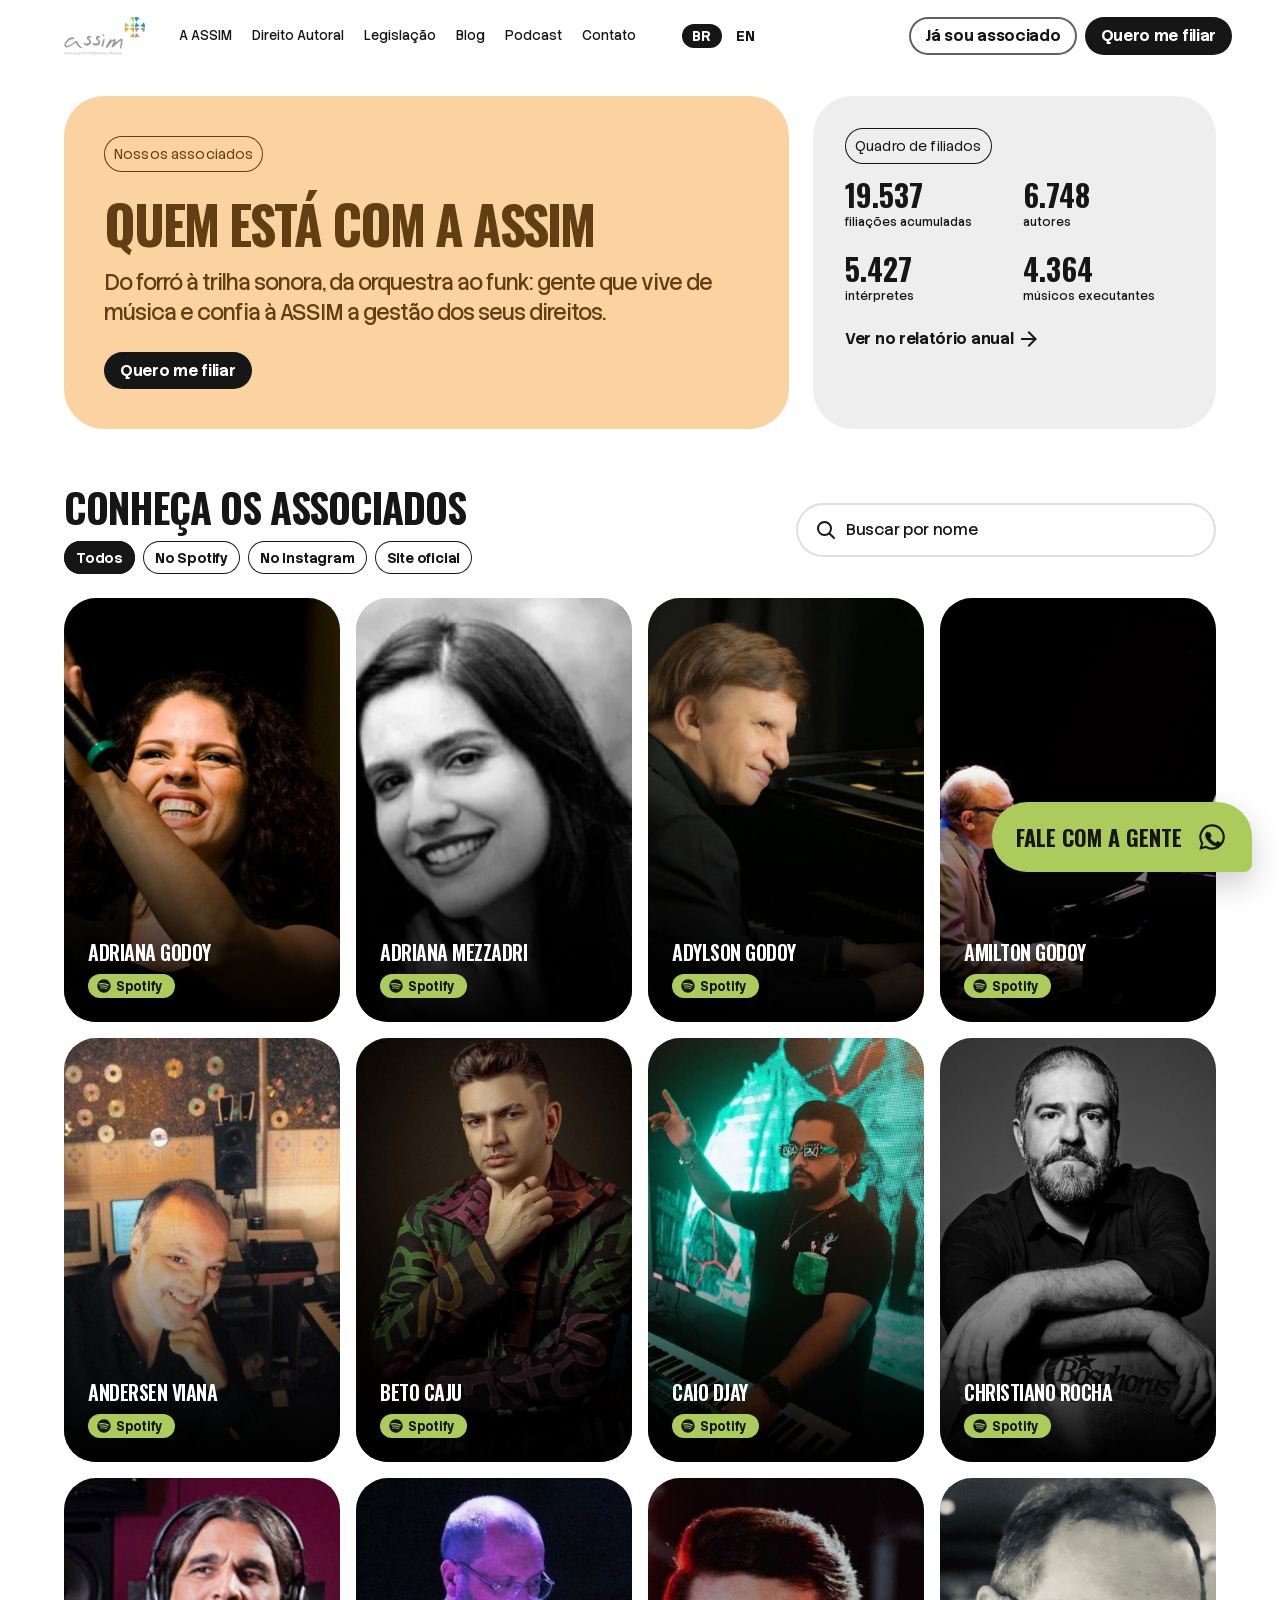
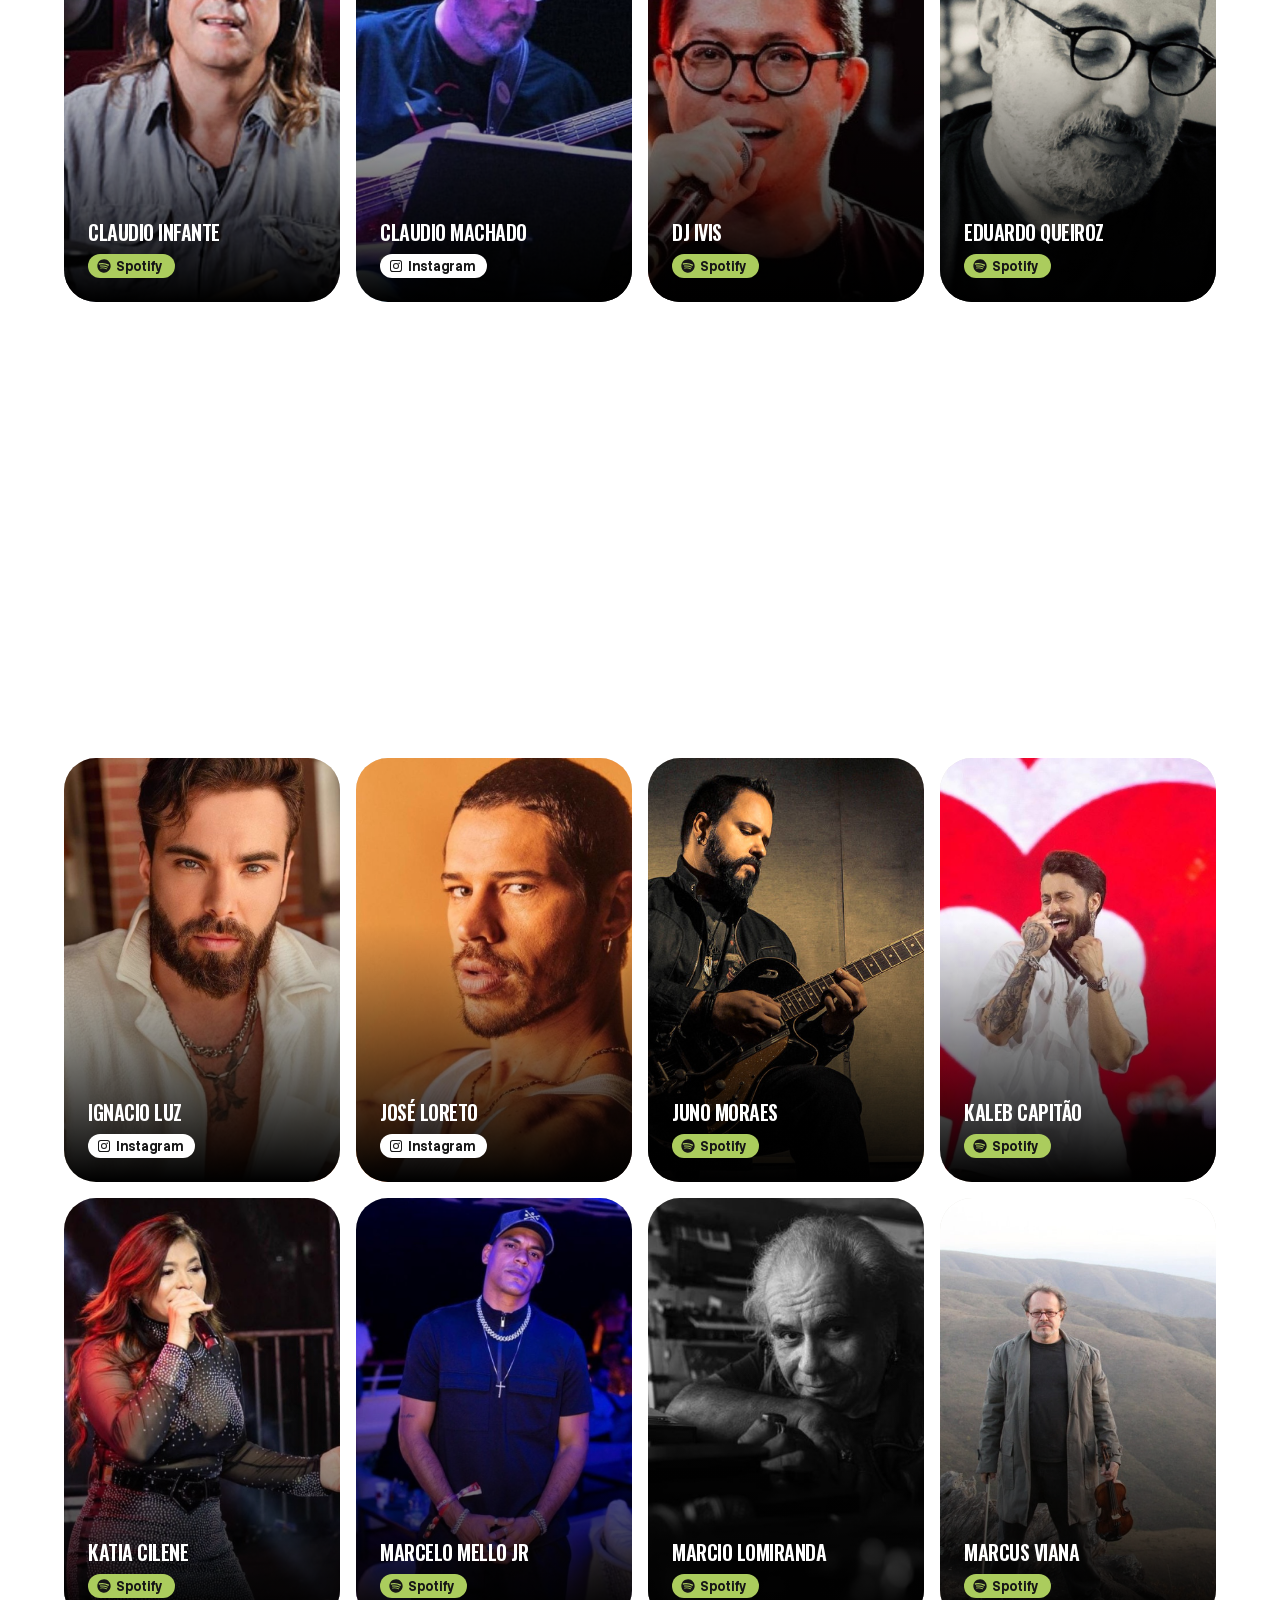
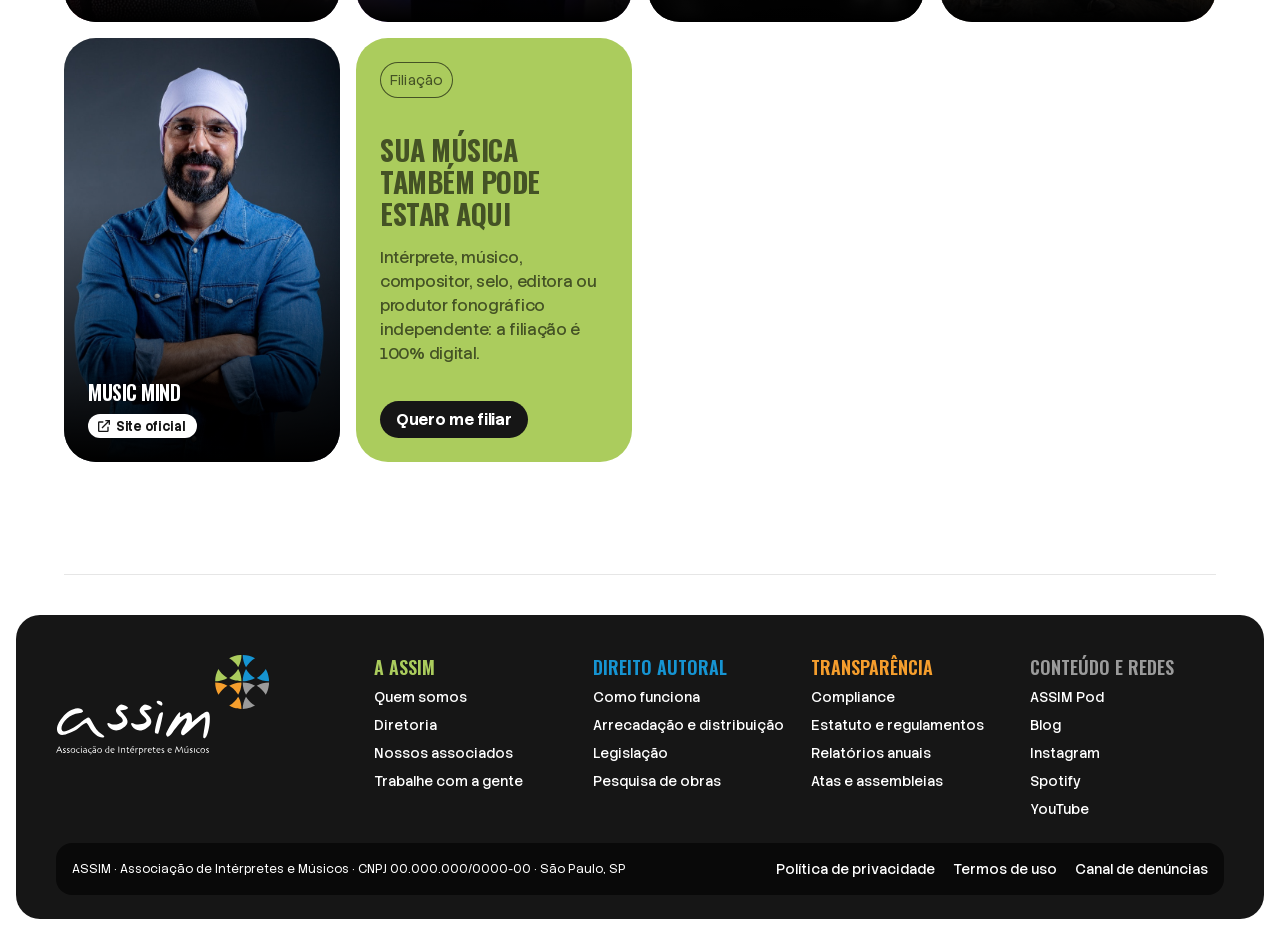
==== commit 6fad7e93: "Página Pesquisa de obras (ECADNET) e links apontando para ela Co-Authored-By: Claude Opus 5.5 <norep" ====
--- a/associados.html
+++ b/associados.html
@@ -165,7 +165,7 @@
   <div class="as-footer__cols">
     <div class="as-footer__logo"><img src="assets/img/logo-assim-white.svg" alt="ASSIM" width="213" height="100"></div>
     <div class="as-footer__col as-footer__col--green"><h4>A ASSIM</h4><a href="quem-somos.html">Quem somos</a><a href="quem-somos.html#diretoria">Diretoria</a><a href="associados.html">Nossos associados</a><a href="#">Trabalhe com a gente</a></div>
-    <div class="as-footer__col as-footer__col--blue"><h4>Direito autoral</h4><a href="direito-autoral.html">Como funciona</a><a href="direito-autoral.html#arrecadacao">Arrecadação e distribuição</a><a href="legislacao.html">Legislação</a><a href="https://www.assim.org.br/ecadnet" target="_blank" rel="noopener">Pesquisa de obras</a></div>
+    <div class="as-footer__col as-footer__col--blue"><h4>Direito autoral</h4><a href="direito-autoral.html">Como funciona</a><a href="direito-autoral.html#arrecadacao">Arrecadação e distribuição</a><a href="legislacao.html">Legislação</a><a href="pesquisa-de-obras.html">Pesquisa de obras</a></div>
     <div class="as-footer__col as-footer__col--orange"><h4>Transparência</h4><a href="transparencia.html">Compliance</a><a href="transparencia.html#documentos">Estatuto e regulamentos</a><a href="relatorio-anual.html">Relatórios anuais</a><a href="transparencia.html#atas">Atas e assembleias</a></div>
     <div class="as-footer__col as-footer__col--gray"><h4>Conteúdo e redes</h4><a href="https://www.youtube.com/@assimpod" target="_blank" rel="noopener">ASSIM Pod</a><a href="blog.html">Blog</a><a href="https://www.instagram.com/assimassociacao/" target="_blank" rel="noopener">Instagram</a><a href="#">Spotify</a><a href="https://www.youtube.com/@assimpod" target="_blank" rel="noopener">YouTube</a></div>
   </div>
